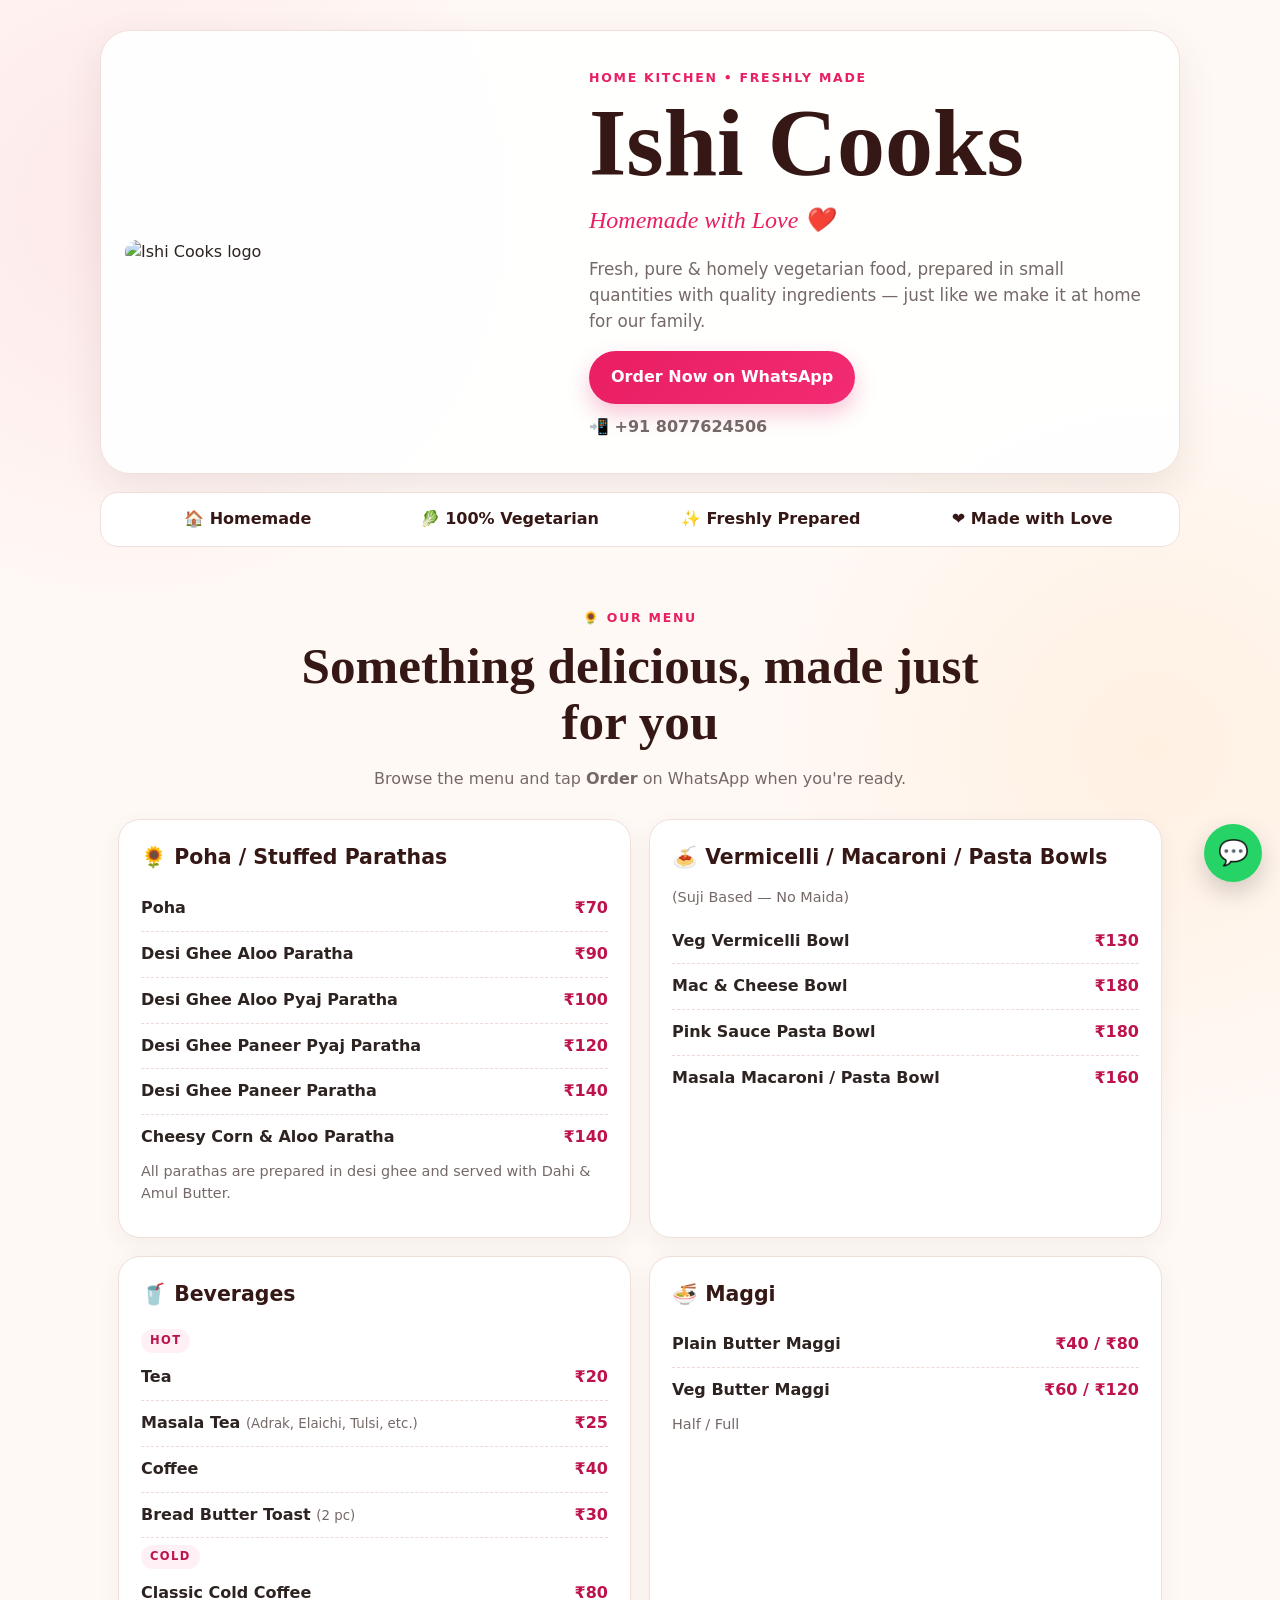
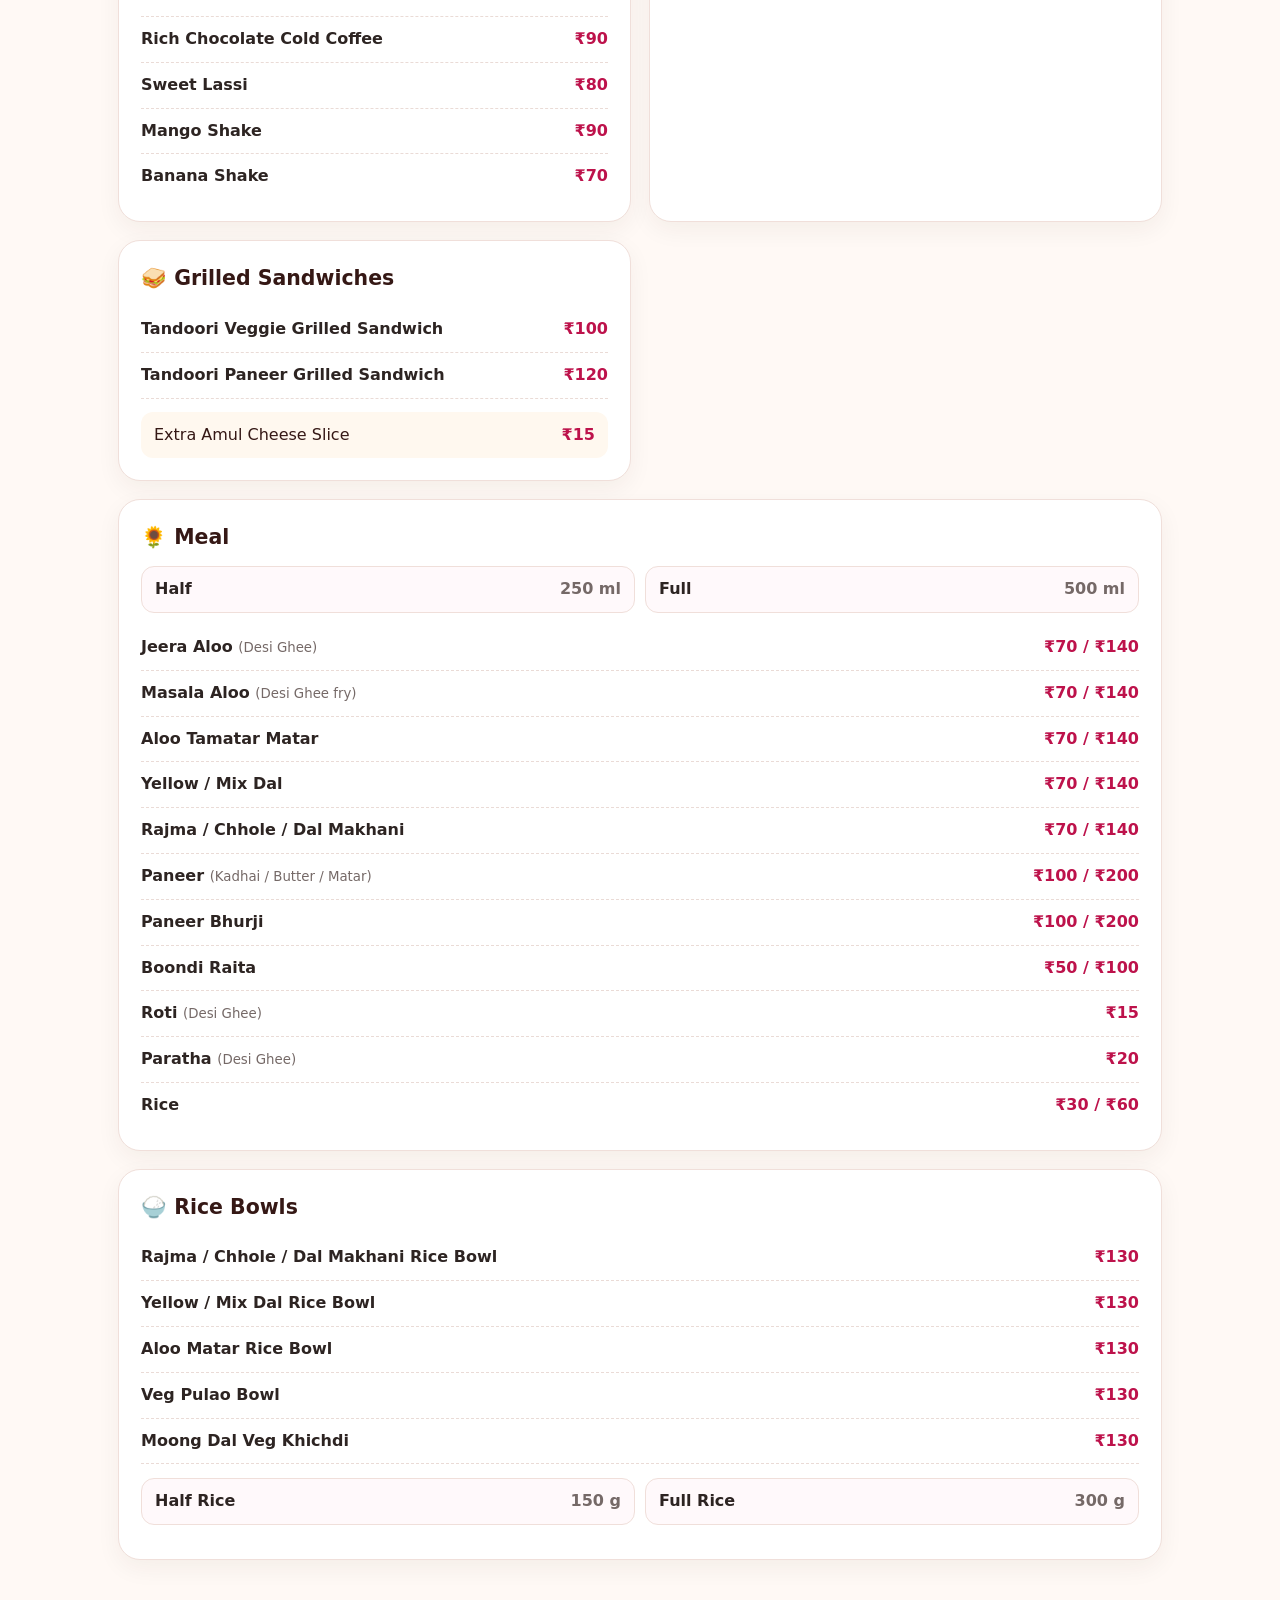
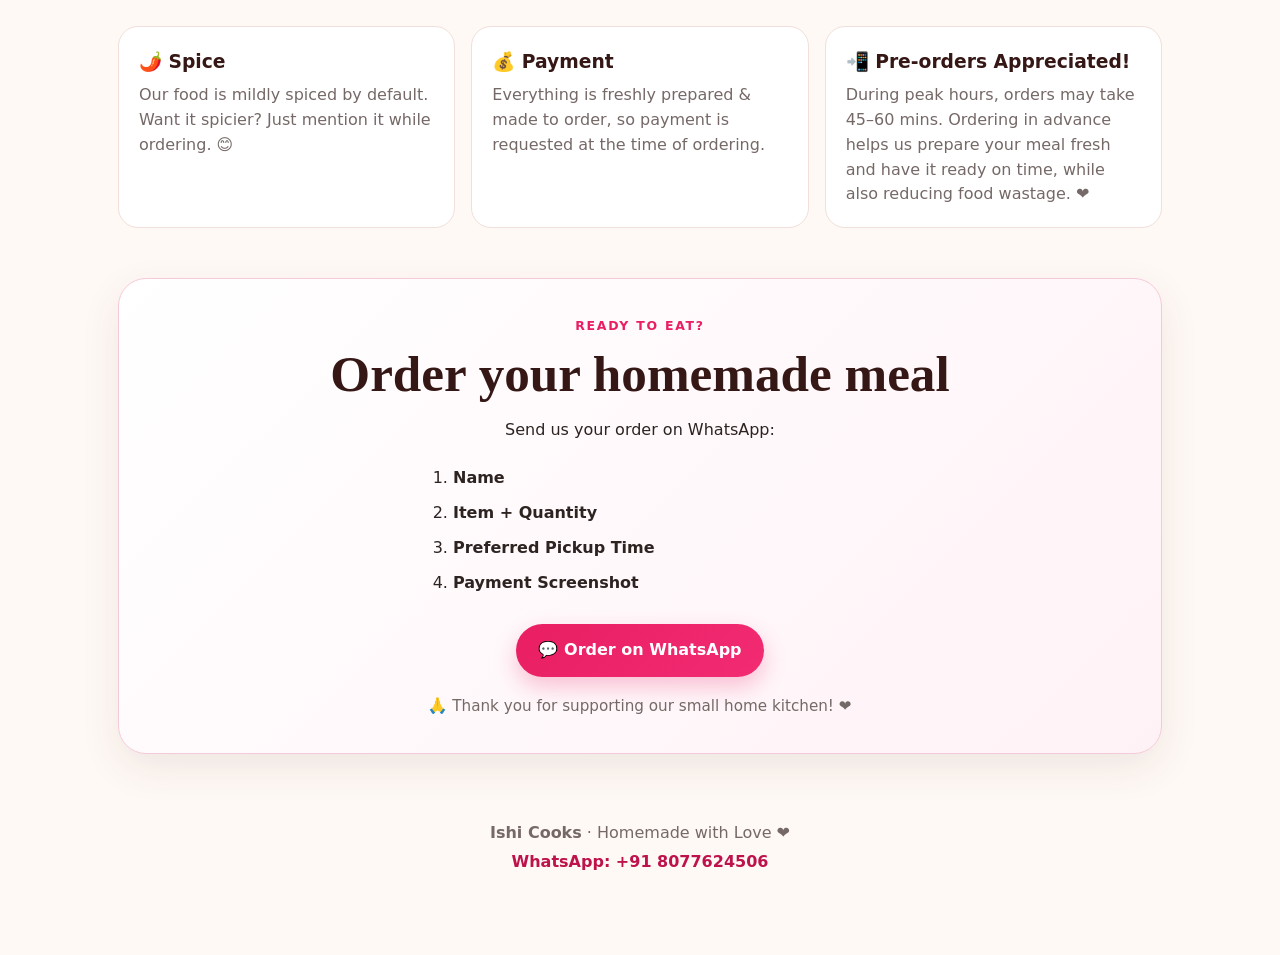
==== index.html @ 9c1a2e8a "Add files via upload" ====
<!DOCTYPE html>
<html lang="en">
<head>
  <meta charset="UTF-8">
  <meta name="viewport" content="width=device-width, initial-scale=1.0">
  <meta name="theme-color" content="#e91e63">
  <meta name="description" content="Ishi Cooks - Homemade vegetarian food, freshly prepared with quality ingredients.">
  <title>Ishi Cooks | Homemade with Love</title>
  <link rel="stylesheet" href="style.css">
</head>
<body>
  <header class="hero">
    <div class="hero-card">
      <img src="assets/ishi-cooks-logo.jpg" alt="Ishi Cooks logo" class="logo">
      <div class="hero-copy">
        <span class="eyebrow">HOME KITCHEN • FRESHLY MADE</span>
        <h1>Ishi Cooks</h1>
        <p class="tagline">Homemade with Love ❤️</p>
        <p class="intro">
          Fresh, pure &amp; homely vegetarian food, prepared in small quantities
          with quality ingredients — just like we make it at home for our family.
        </p>
        <a class="primary-btn" href="https://wa.me/918077624506?text=Hi%20Ishi%20Cooks!%20I%27d%20like%20to%20place%20an%20order.%20My%20details%3A%0AName%3A%20%0AItem%20%2B%20Quantity%3A%20%0APreferred%20Pickup%20Time%3A%20%0APayment%20Screenshot%3A%20" target="_blank" rel="noopener">
          Order Now on WhatsApp
        </a>
        <p class="phone">📲 +91 8077624506</p>
      </div>
    </div>
  </header>

  <main>
    <section class="trust-strip">
      <div>🏠 Homemade</div>
      <div>🥬 100% Vegetarian</div>
      <div>✨ Freshly Prepared</div>
      <div>❤️ Made with Love</div>
    </section>

    <section class="menu-section" id="menu">
      <div class="section-heading">
        <span>🌻 OUR MENU</span>
        <h2>Something delicious, made just for you</h2>
        <p>Browse the menu and tap <strong>Order</strong> on WhatsApp when you're ready.</p>
      </div>

      <div class="menu-grid">

        <article class="menu-card">
          <h3>🌻 Poha / Stuffed Parathas</h3>
          <div class="item"><span>Poha</span><b>₹70</b></div>
          <div class="item"><span>Desi Ghee Aloo Paratha</span><b>₹90</b></div>
          <div class="item"><span>Desi Ghee Aloo Pyaj Paratha</span><b>₹100</b></div>
          <div class="item"><span>Desi Ghee Paneer Pyaj Paratha</span><b>₹120</b></div>
          <div class="item"><span>Desi Ghee Paneer Paratha</span><b>₹140</b></div>
          <div class="item"><span>Cheesy Corn &amp; Aloo Paratha</span><b>₹140</b></div>
          <p class="note">All parathas are prepared in desi ghee and served with Dahi &amp; Amul Butter.</p>
        </article>

        <article class="menu-card">
          <h3>🍝 Vermicelli / Macaroni / Pasta Bowls</h3>
          <p class="subnote">(Suji Based — No Maida)</p>
          <div class="item"><span>Veg Vermicelli Bowl</span><b>₹130</b></div>
          <div class="item"><span>Mac &amp; Cheese Bowl</span><b>₹180</b></div>
          <div class="item"><span>Pink Sauce Pasta Bowl</span><b>₹180</b></div>
          <div class="item"><span>Masala Macaroni / Pasta Bowl</span><b>₹160</b></div>
        </article>

        <article class="menu-card">
          <h3>🥤 Beverages</h3>
          <div class="mini-heading">HOT</div>
          <div class="item"><span>Tea</span><b>₹20</b></div>
          <div class="item"><span>Masala Tea <small>(Adrak, Elaichi, Tulsi, etc.)</small></span><b>₹25</b></div>
          <div class="item"><span>Coffee</span><b>₹40</b></div>
          <div class="item"><span>Bread Butter Toast <small>(2 pc)</small></span><b>₹30</b></div>
          <div class="mini-heading">COLD</div>
          <div class="item"><span>Classic Cold Coffee</span><b>₹80</b></div>
          <div class="item"><span>Rich Chocolate Cold Coffee</span><b>₹90</b></div>
          <div class="item"><span>Sweet Lassi</span><b>₹80</b></div>
          <div class="item"><span>Mango Shake</span><b>₹90</b></div>
          <div class="item"><span>Banana Shake</span><b>₹70</b></div>
        </article>

        <article class="menu-card">
          <h3>🍜 Maggi</h3>
          <div class="item"><span>Plain Butter Maggi</span><b>₹40 / ₹80</b></div>
          <div class="item"><span>Veg Butter Maggi</span><b>₹60 / ₹120</b></div>
          <p class="size-note">Half / Full</p>
        </article>

        <article class="menu-card">
          <h3>🥪 Grilled Sandwiches</h3>
          <div class="item"><span>Tandoori Veggie Grilled Sandwich</span><b>₹100</b></div>
          <div class="item"><span>Tandoori Paneer Grilled Sandwich</span><b>₹120</b></div>
          <div class="extra">Extra Amul Cheese Slice <b>₹15</b></div>
        </article>

        <article class="menu-card menu-card-wide">
          <h3>🌻 Meal</h3>
          <div class="portion-box">
            <div><strong>Half</strong><span>250 ml</span></div>
            <div><strong>Full</strong><span>500 ml</span></div>
          </div>

          <div class="item"><span>Jeera Aloo <small>(Desi Ghee)</small></span><b>₹70 / ₹140</b></div>
          <div class="item"><span>Masala Aloo <small>(Desi Ghee fry)</small></span><b>₹70 / ₹140</b></div>
          <div class="item"><span>Aloo Tamatar Matar</span><b>₹70 / ₹140</b></div>
          <div class="item"><span>Yellow / Mix Dal</span><b>₹70 / ₹140</b></div>
          <div class="item"><span>Rajma / Chhole / Dal Makhani</span><b>₹70 / ₹140</b></div>
          <div class="item"><span>Paneer <small>(Kadhai / Butter / Matar)</small></span><b>₹100 / ₹200</b></div>
          <div class="item"><span>Paneer Bhurji</span><b>₹100 / ₹200</b></div>
          <div class="item"><span>Boondi Raita</span><b>₹50 / ₹100</b></div>
          <div class="item"><span>Roti <small>(Desi Ghee)</small></span><b>₹15</b></div>
          <div class="item"><span>Paratha <small>(Desi Ghee)</small></span><b>₹20</b></div>
          <div class="item"><span>Rice</span><b>₹30 / ₹60</b></div>
        </article>

        <article class="menu-card menu-card-wide">
          <h3>🍚 Rice Bowls</h3>
          <div class="item"><span>Rajma / Chhole / Dal Makhani Rice Bowl</span><b>₹130</b></div>
          <div class="item"><span>Yellow / Mix Dal Rice Bowl</span><b>₹130</b></div>
          <div class="item"><span>Aloo Matar Rice Bowl</span><b>₹130</b></div>
          <div class="item"><span>Veg Pulao Bowl</span><b>₹130</b></div>
          <div class="item"><span>Moong Dal Veg Khichdi</span><b>₹130</b></div>
          <div class="portion-box rice">
            <div><strong>Half Rice</strong><span>150 g</span></div>
            <div><strong>Full Rice</strong><span>300 g</span></div>
          </div>
        </article>

      </div>
    </section>

    <section class="info-section">
      <div class="info-card">
        <h3>🌶️ Spice</h3>
        <p>Our food is mildly spiced by default. Want it spicier? Just mention it while ordering. 😊</p>
      </div>
      <div class="info-card">
        <h3>💰 Payment</h3>
        <p>Everything is freshly prepared &amp; made to order, so payment is requested at the time of ordering.</p>
      </div>
      <div class="info-card">
        <h3>📲 Pre-orders Appreciated!</h3>
        <p>During peak hours, orders may take 45–60 mins. Ordering in advance helps us prepare your meal fresh and have it ready on time, while also reducing food wastage. ❤️</p>
      </div>
    </section>

    <section class="order-section">
      <div class="order-card">
        <span class="eyebrow">READY TO EAT?</span>
        <h2>Order your homemade meal</h2>
        <p>Send us your order on WhatsApp:</p>
        <ol>
          <li><strong>Name</strong></li>
          <li><strong>Item + Quantity</strong></li>
          <li><strong>Preferred Pickup Time</strong></li>
          <li><strong>Payment Screenshot</strong></li>
        </ol>
        <a class="primary-btn" href="https://wa.me/918077624506?text=Hi%20Ishi%20Cooks!%20I%27d%20like%20to%20place%20an%20order.%20My%20details%3A%0AName%3A%20%0AItem%20%2B%20Quantity%3A%20%0APreferred%20Pickup%20Time%3A%20%0APayment%20Screenshot%3A%20" target="_blank" rel="noopener">
          💬 Order on WhatsApp
        </a>
        <p class="thank-you">🙏 Thank you for supporting our small home kitchen! ❤️</p>
      </div>
    </section>
  </main>

  <footer>
    <div><strong>Ishi Cooks</strong> · Homemade with Love ❤️</div>
    <a href="https://wa.me/918077624506" target="_blank" rel="noopener">WhatsApp: +91 8077624506</a>
  </footer>

  <a class="floating-whatsapp" href="https://wa.me/918077624506?text=Hi%20Ishi%20Cooks!%20I%27d%20like%20to%20place%20an%20order." target="_blank" rel="noopener" aria-label="Order on WhatsApp">💬</a>
</body>
</html>
---- style.css ----
* { box-sizing: border-box; }

:root {
  --pink: #e91e63;
  --pink-dark: #bd124b;
  --orange: #ff8a00;
  --brown: #351815;
  --cream: #fff9f5;
  --text: #2d2422;
  --muted: #756967;
  --card: #ffffff;
  --border: #f0dfda;
  --shadow: 0 14px 40px rgba(61, 30, 22, 0.09);
}

html { scroll-behavior: smooth; }

body {
  margin: 0;
  font-family: Inter, ui-sans-serif, system-ui, -apple-system, BlinkMacSystemFont, "Segoe UI", sans-serif;
  color: var(--text);
  background:
    radial-gradient(circle at 10% 5%, rgba(233,30,99,.08), transparent 26rem),
    radial-gradient(circle at 90% 18%, rgba(255,138,0,.08), transparent 25rem),
    var(--cream);
  line-height: 1.55;
}

a { color: inherit; }

.hero {
  padding: 30px 18px 18px;
}

.hero-card {
  max-width: 1080px;
  margin: auto;
  background: rgba(255,255,255,.94);
  border: 1px solid var(--border);
  border-radius: 30px;
  box-shadow: var(--shadow);
  padding: 24px;
  display: grid;
  grid-template-columns: minmax(260px, 430px) 1fr;
  align-items: center;
  gap: 34px;
  overflow: hidden;
}

.logo {
  width: 100%;
  max-height: 430px;
  object-fit: contain;
  border-radius: 22px;
}

.hero-copy { padding: 10px 10px 10px 0; }

.eyebrow, .section-heading > span {
  color: var(--pink);
  font-weight: 800;
  letter-spacing: .14em;
  font-size: .78rem;
}

h1 {
  margin: 7px 0 0;
  font-family: Georgia, serif;
  font-size: clamp(3.2rem, 8vw, 6rem);
  line-height: .95;
  color: var(--brown);
}

.tagline {
  margin: 14px 0 8px;
  color: var(--pink);
  font-family: Georgia, serif;
  font-size: 1.5rem;
  font-style: italic;
}

.intro {
  color: var(--muted);
  max-width: 560px;
  font-size: 1.05rem;
}

.primary-btn {
  display: inline-flex;
  align-items: center;
  justify-content: center;
  background: linear-gradient(135deg, var(--pink), #f22b72);
  color: #fff;
  text-decoration: none;
  font-weight: 800;
  padding: 14px 22px;
  border-radius: 999px;
  box-shadow: 0 10px 22px rgba(233,30,99,.25);
  transition: transform .18s ease, box-shadow .18s ease;
}

.primary-btn:hover {
  transform: translateY(-2px);
  box-shadow: 0 14px 28px rgba(233,30,99,.32);
}

.phone {
  color: var(--muted);
  margin: 11px 0 0;
  font-weight: 700;
}

.trust-strip {
  max-width: 1080px;
  margin: 0 auto 34px;
  padding: 14px 20px;
  display: grid;
  grid-template-columns: repeat(4, 1fr);
  gap: 8px;
  background: #fff;
  border: 1px solid var(--border);
  border-radius: 18px;
  text-align: center;
  font-weight: 700;
  color: var(--brown);
}

.menu-section, .info-section, .order-section {
  max-width: 1080px;
  margin: auto;
  padding: 24px 18px 42px;
}

.section-heading {
  text-align: center;
  max-width: 680px;
  margin: 0 auto 28px;
}

.section-heading h2, .order-card h2 {
  font-family: Georgia, serif;
  color: var(--brown);
  font-size: clamp(2rem, 4vw, 3.2rem);
  line-height: 1.1;
  margin: 8px 0 10px;
}

.section-heading p { color: var(--muted); }

.menu-grid {
  display: grid;
  grid-template-columns: repeat(2, minmax(0, 1fr));
  gap: 18px;
}

.menu-card {
  background: var(--card);
  border: 1px solid var(--border);
  border-radius: 22px;
  padding: 22px;
  box-shadow: 0 8px 24px rgba(61, 30, 22, .055);
}

.menu-card-wide { grid-column: span 2; }

.menu-card h3 {
  margin: 0 0 12px;
  color: var(--brown);
  font-size: 1.28rem;
}

.subnote, .note, .size-note {
  color: var(--muted);
  font-size: .9rem;
  margin: 0 0 10px;
}

.item {
  display: flex;
  justify-content: space-between;
  align-items: baseline;
  gap: 18px;
  padding: 10px 0;
  border-bottom: 1px dashed #eadbd6;
}

.item:last-of-type { border-bottom: 0; }

.item span { font-weight: 600; }

.item b {
  white-space: nowrap;
  color: var(--pink-dark);
}

.item small { color: var(--muted); font-weight: 500; }

.mini-heading {
  display: inline-block;
  margin: 7px 0 2px;
  padding: 3px 9px;
  border-radius: 999px;
  background: #fff0f5;
  color: var(--pink-dark);
  font-size: .72rem;
  font-weight: 900;
  letter-spacing: .12em;
}

.extra {
  margin-top: 13px;
  padding: 11px 13px;
  background: #fff8ef;
  border-radius: 12px;
  color: var(--brown);
}

.extra b { float: right; color: var(--pink-dark); }

.portion-box {
  display: flex;
  gap: 10px;
  margin: 0 0 12px;
}

.portion-box div {
  flex: 1;
  padding: 10px 13px;
  border: 1px solid var(--border);
  background: #fff9fb;
  border-radius: 13px;
  display: flex;
  justify-content: space-between;
  gap: 10px;
}

.portion-box span { color: var(--muted); font-weight: 700; }
.portion-box.rice { margin-top: 14px; }

.info-section {
  display: grid;
  grid-template-columns: repeat(3, 1fr);
  gap: 16px;
}

.info-card {
  background: #fff;
  border: 1px solid var(--border);
  border-radius: 20px;
  padding: 20px;
}

.info-card h3 { margin: 0 0 7px; color: var(--brown); }
.info-card p { margin: 0; color: var(--muted); }

.order-section { padding-top: 8px; }

.order-card {
  text-align: center;
  background: linear-gradient(135deg, #fff, #fff2f7);
  border: 1px solid #f4c9d9;
  border-radius: 28px;
  padding: 34px 22px;
  box-shadow: var(--shadow);
}

.order-card ol {
  width: min(430px, 100%);
  margin: 18px auto 24px;
  padding-left: 28px;
  text-align: left;
}

.order-card li { padding: 5px 0; }

.thank-you {
  margin: 18px 0 0;
  color: var(--muted);
  font-size: .95rem;
}

footer {
  padding: 25px 18px 80px;
  text-align: center;
  color: var(--muted);
}

footer a {
  display: inline-block;
  margin-top: 5px;
  color: var(--pink-dark);
  font-weight: 700;
  text-decoration: none;
}

.floating-whatsapp {
  position: fixed;
  right: 18px;
  bottom: 18px;
  width: 58px;
  height: 58px;
  display: grid;
  place-items: center;
  border-radius: 50%;
  background: #25D366;
  color: #fff;
  text-decoration: none;
  font-size: 1.55rem;
  box-shadow: 0 10px 25px rgba(0,0,0,.18);
  z-index: 10;
}

@media (max-width: 800px) {
  .hero-card { grid-template-columns: 1fr; gap: 20px; }
  .hero-copy { padding: 0 4px 8px; text-align: center; }
  .intro { margin-left: auto; margin-right: auto; }
  .trust-strip { grid-template-columns: repeat(2, 1fr); }
  .menu-grid { grid-template-columns: 1fr; }
  .menu-card-wide { grid-column: span 1; }
  .info-section { grid-template-columns: 1fr; }
}

@media (max-width: 480px) {
  .hero { padding: 12px 10px 8px; }
  .hero-card { border-radius: 22px; padding: 12px; }
  .logo { border-radius: 16px; }
  .trust-strip { margin-left: 10px; margin-right: 10px; }
  .menu-section, .info-section, .order-section { padding-left: 12px; padding-right: 12px; }
  .menu-card { padding: 17px; border-radius: 18px; }
  .portion-box { flex-direction: column; }
  h1 { font-size: 3.5rem; }
}
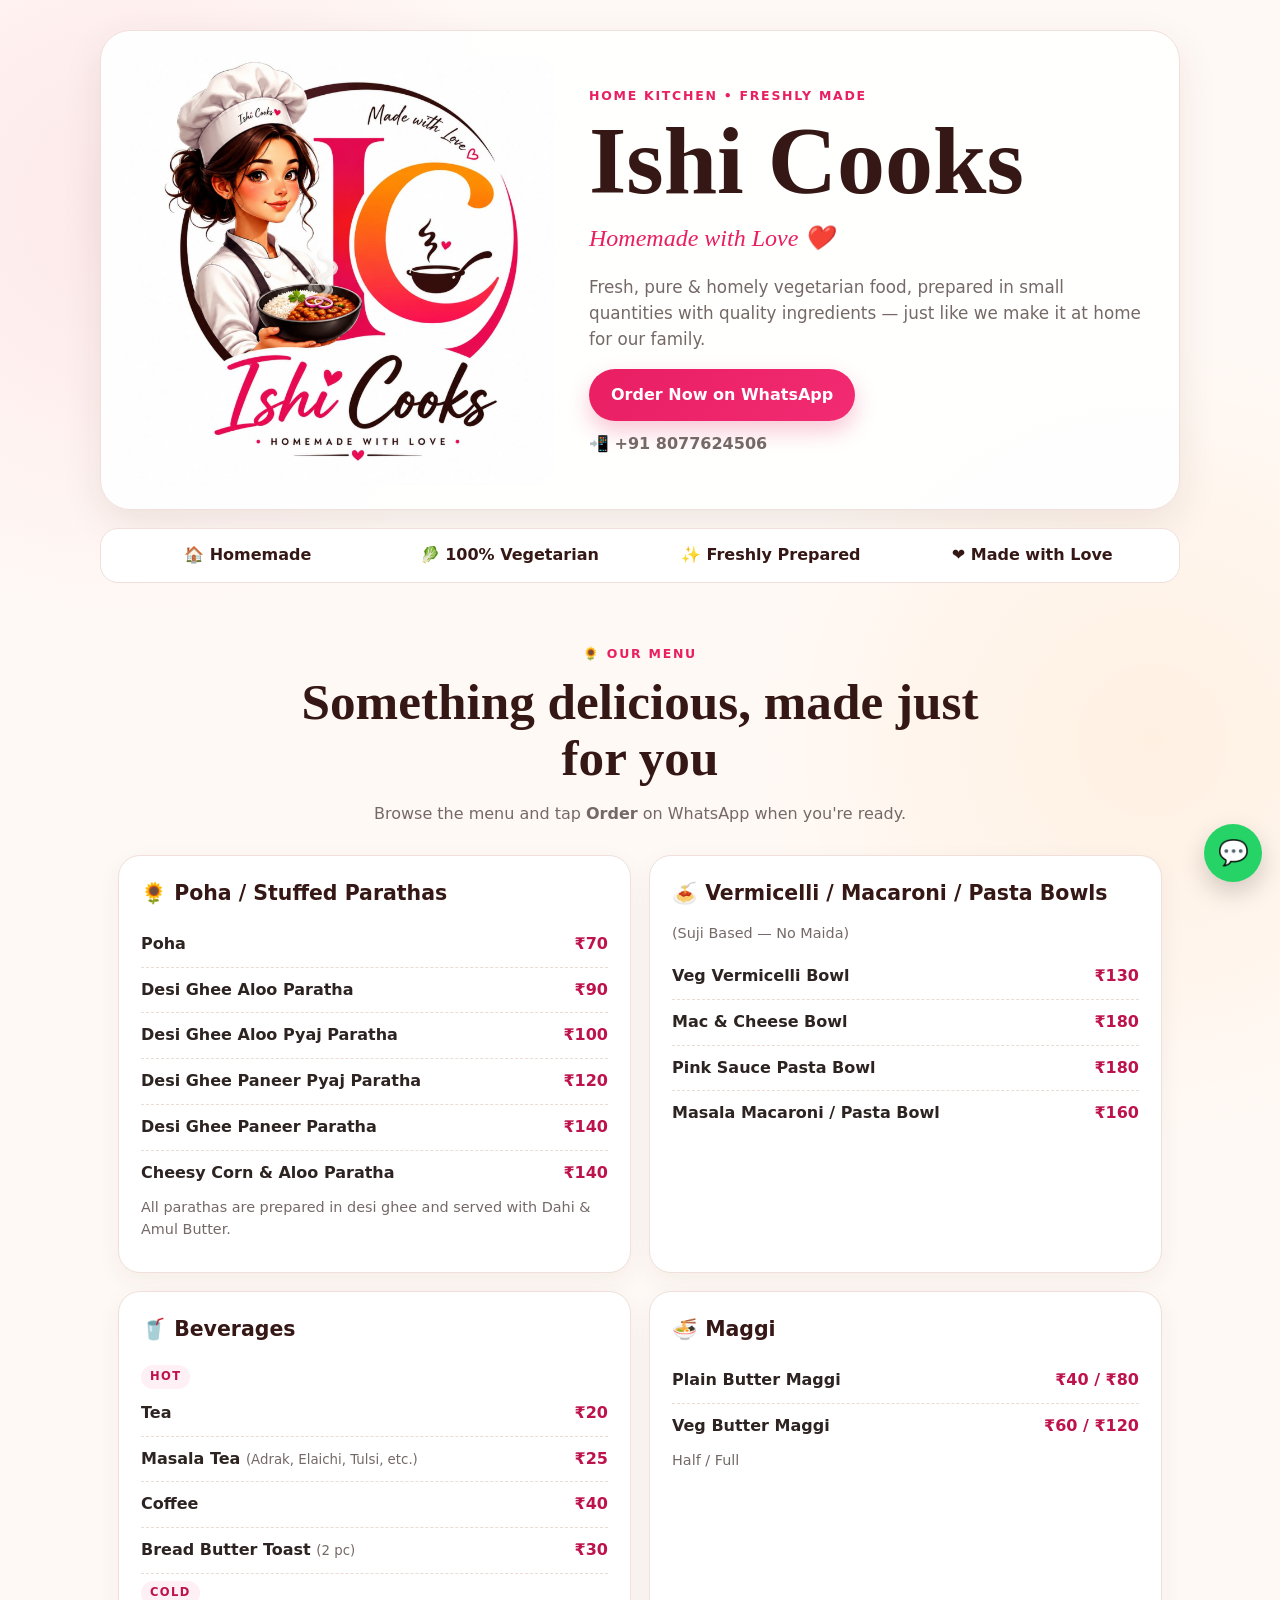
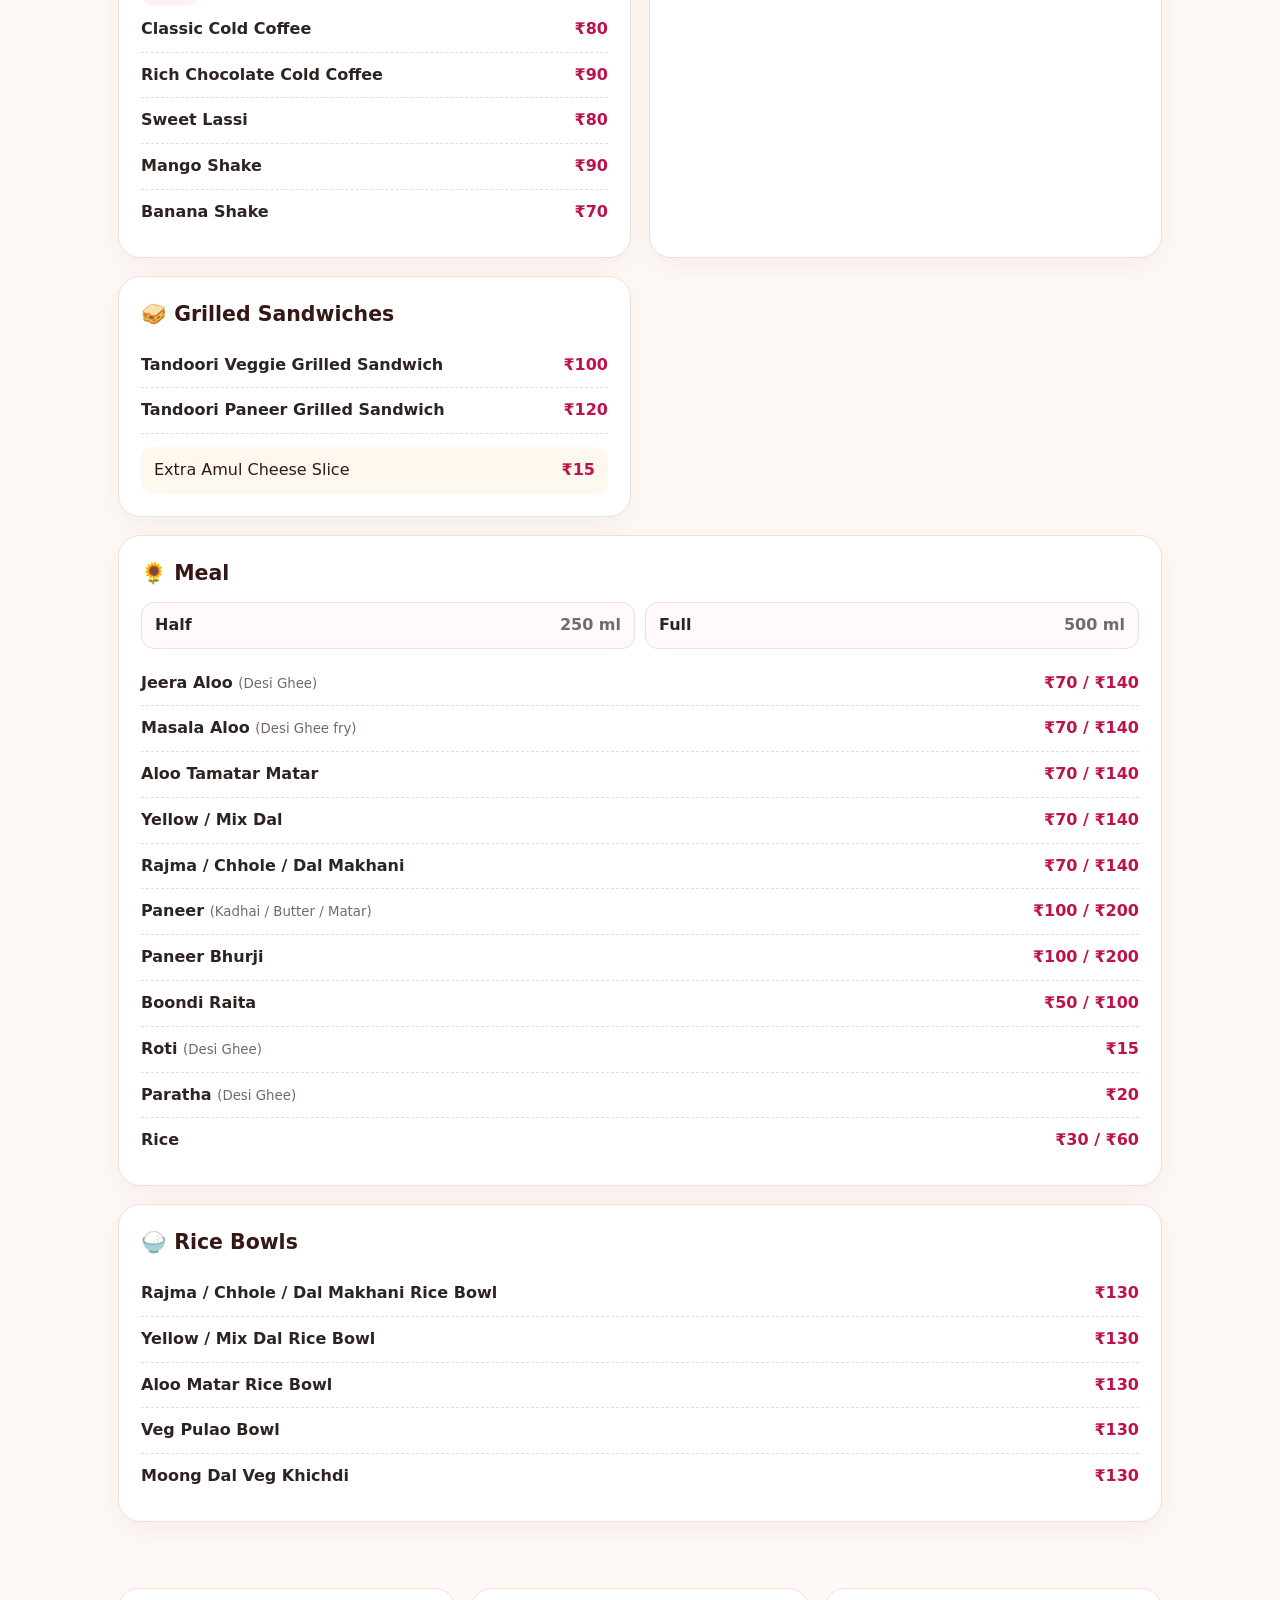
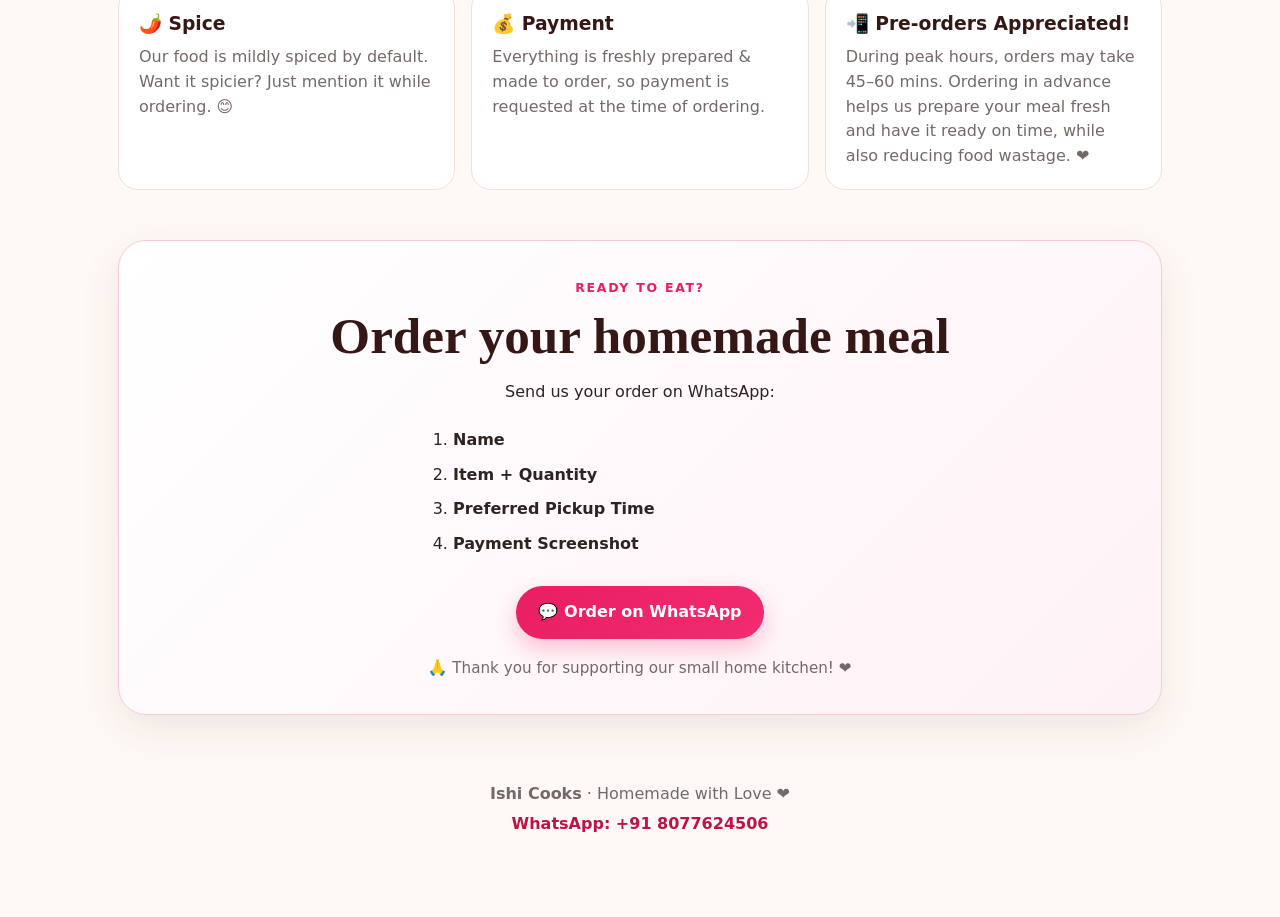
==== commit 88958795: "Update index.html" ====
--- a/index.html
+++ b/index.html
@@ -121,10 +121,6 @@
           <div class="item"><span>Aloo Matar Rice Bowl</span><b>₹130</b></div>
           <div class="item"><span>Veg Pulao Bowl</span><b>₹130</b></div>
           <div class="item"><span>Moong Dal Veg Khichdi</span><b>₹130</b></div>
-          <div class="portion-box rice">
-            <div><strong>Half Rice</strong><span>150 g</span></div>
-            <div><strong>Full Rice</strong><span>300 g</span></div>
-          </div>
         </article>
 
       </div>
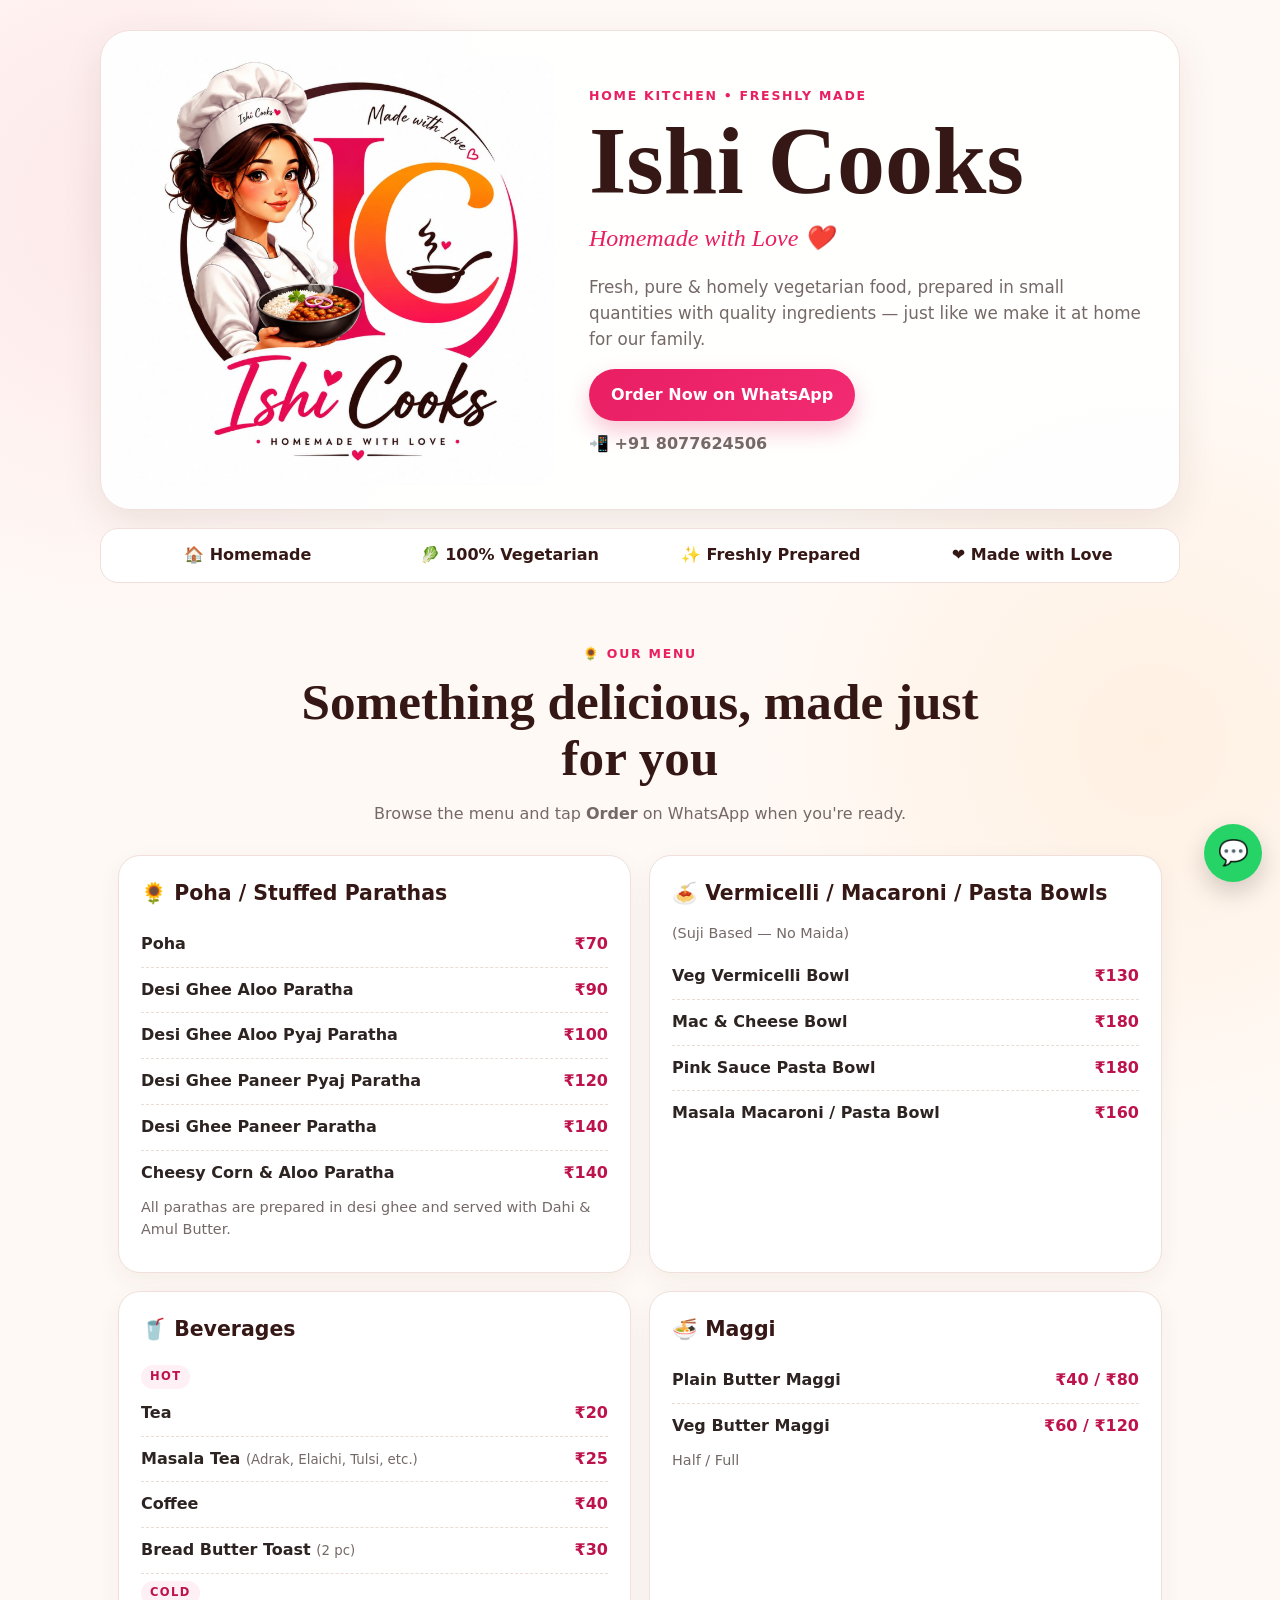
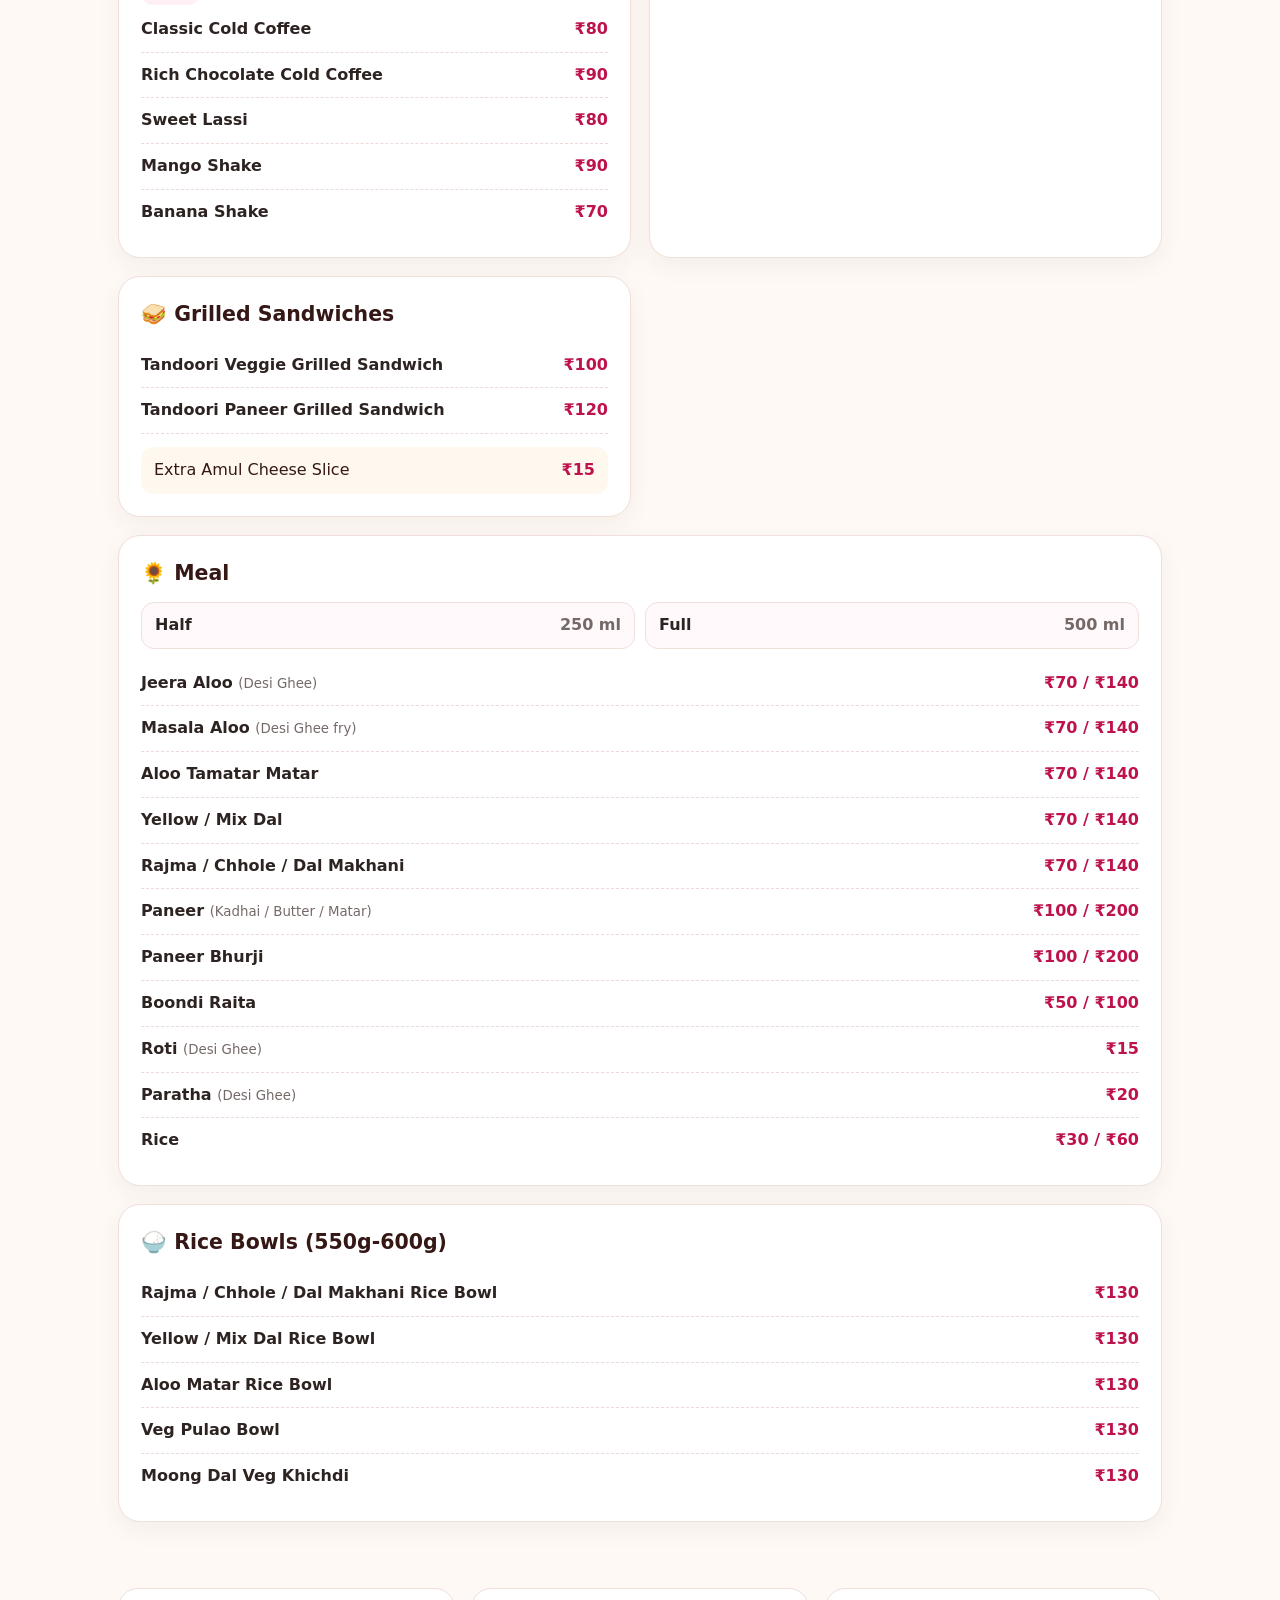
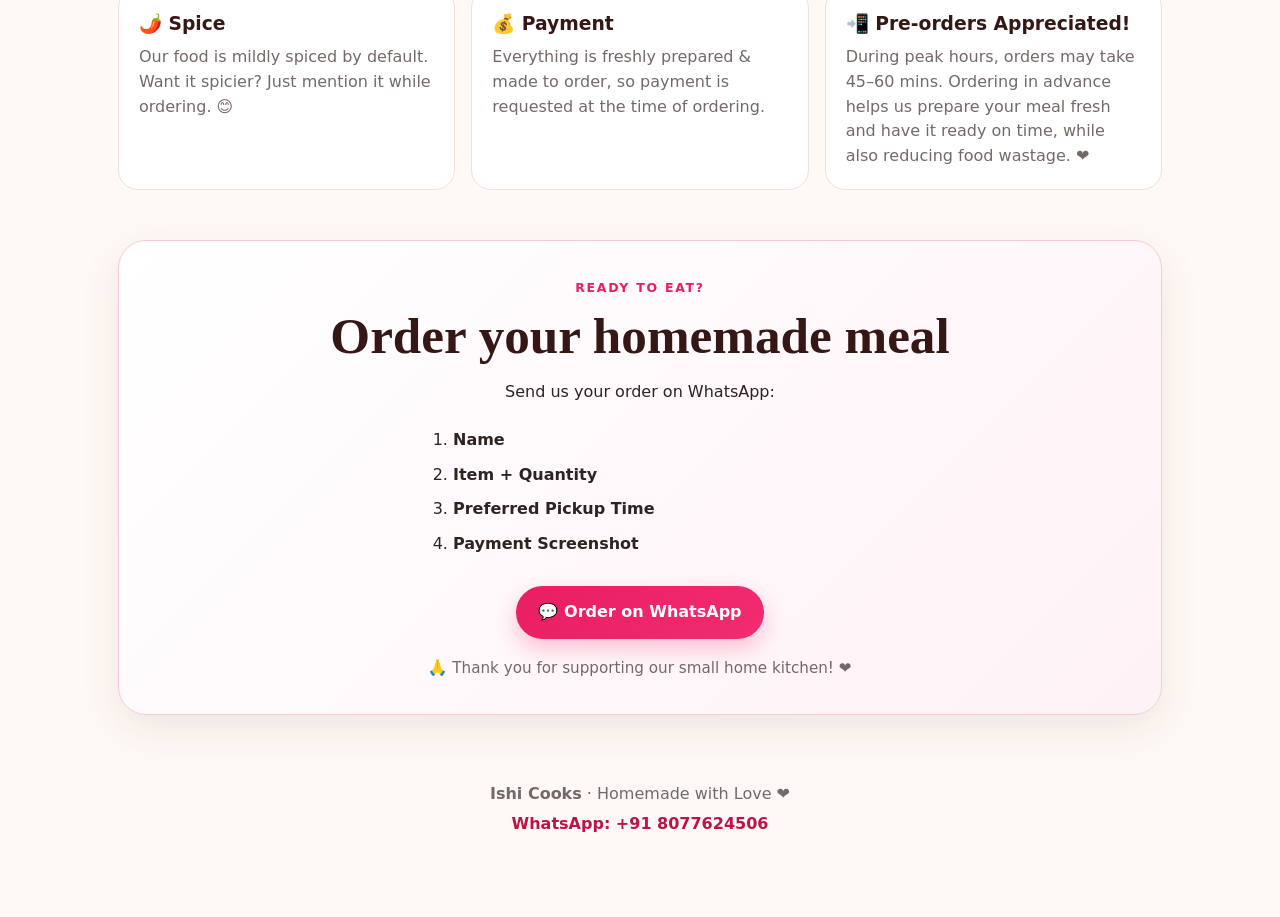
==== commit d05c16fe: "Update index.html" ====
--- a/index.html
+++ b/index.html
@@ -115,7 +115,7 @@
         </article>
 
         <article class="menu-card menu-card-wide">
-          <h3>🍚 Rice Bowls</h3>
+          <h3>🍚 Rice Bowls (550g-600g)</h3>
           <div class="item"><span>Rajma / Chhole / Dal Makhani Rice Bowl</span><b>₹130</b></div>
           <div class="item"><span>Yellow / Mix Dal Rice Bowl</span><b>₹130</b></div>
           <div class="item"><span>Aloo Matar Rice Bowl</span><b>₹130</b></div>
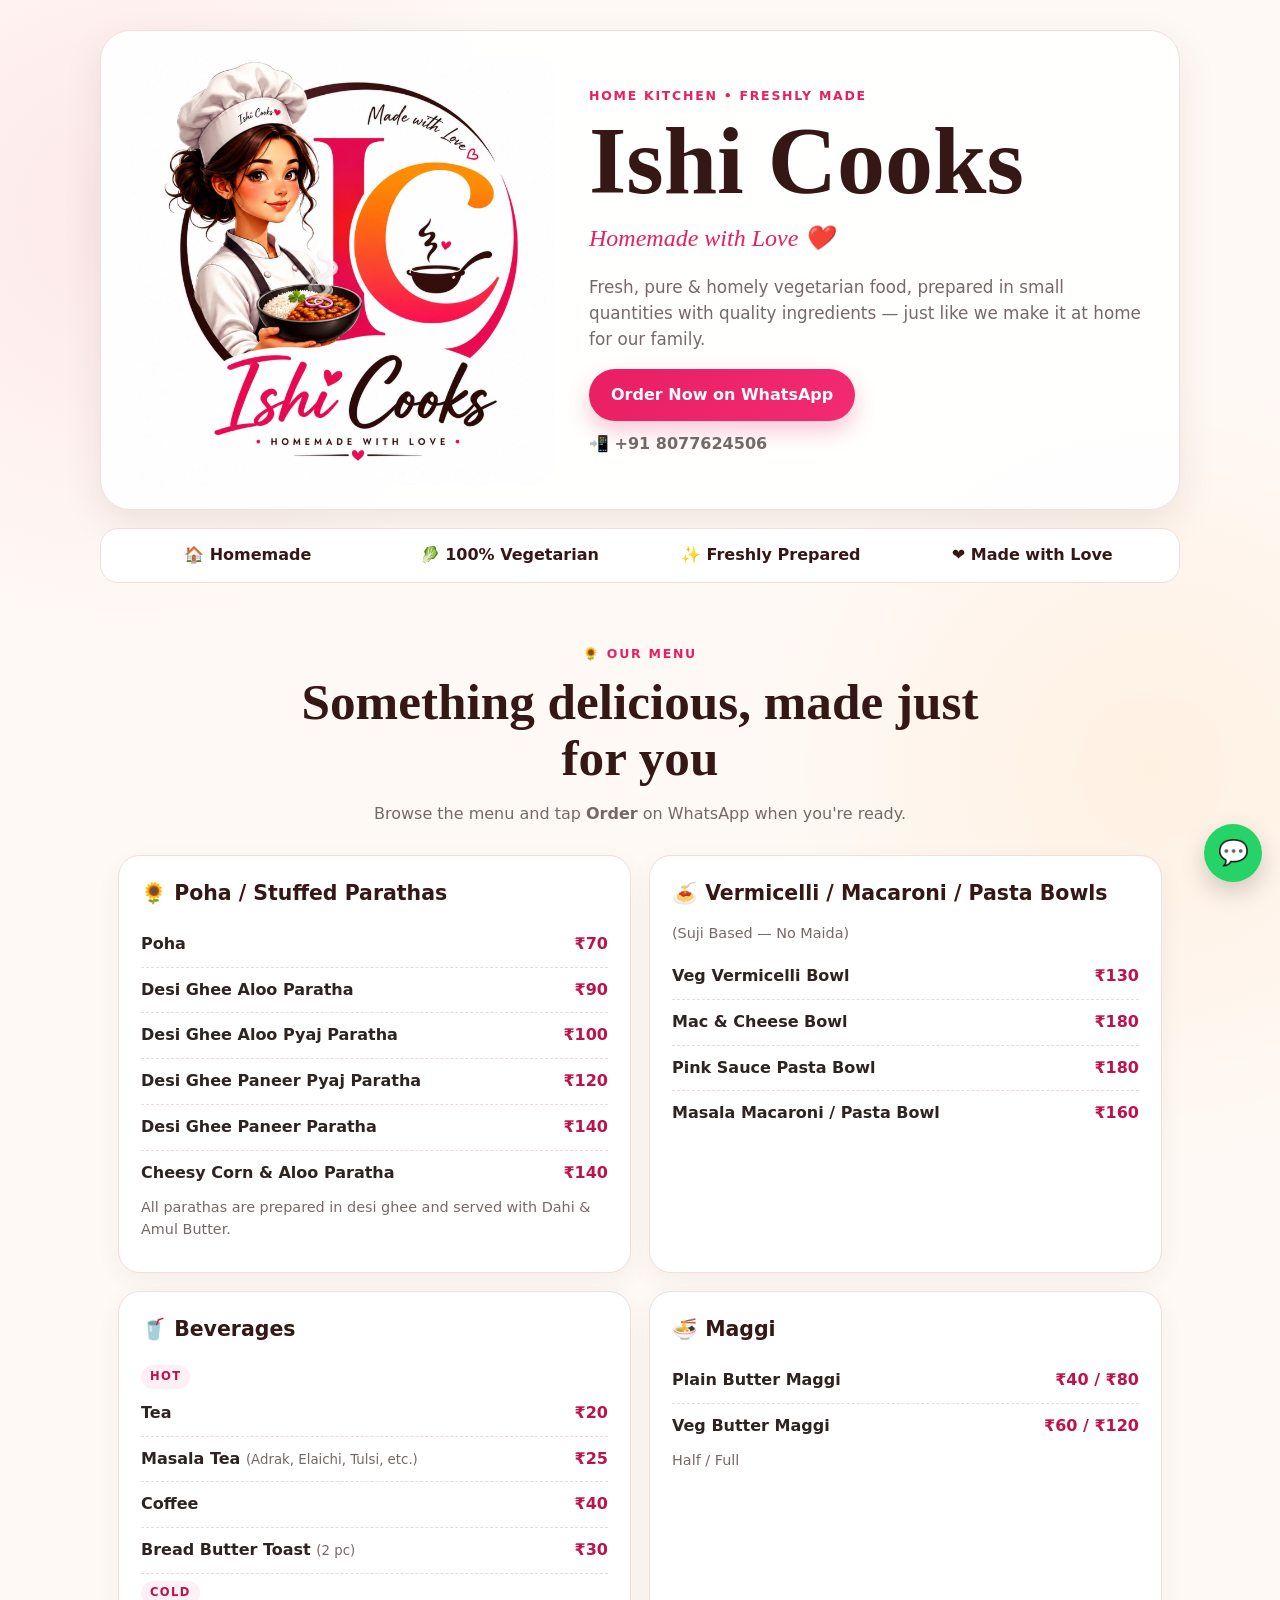
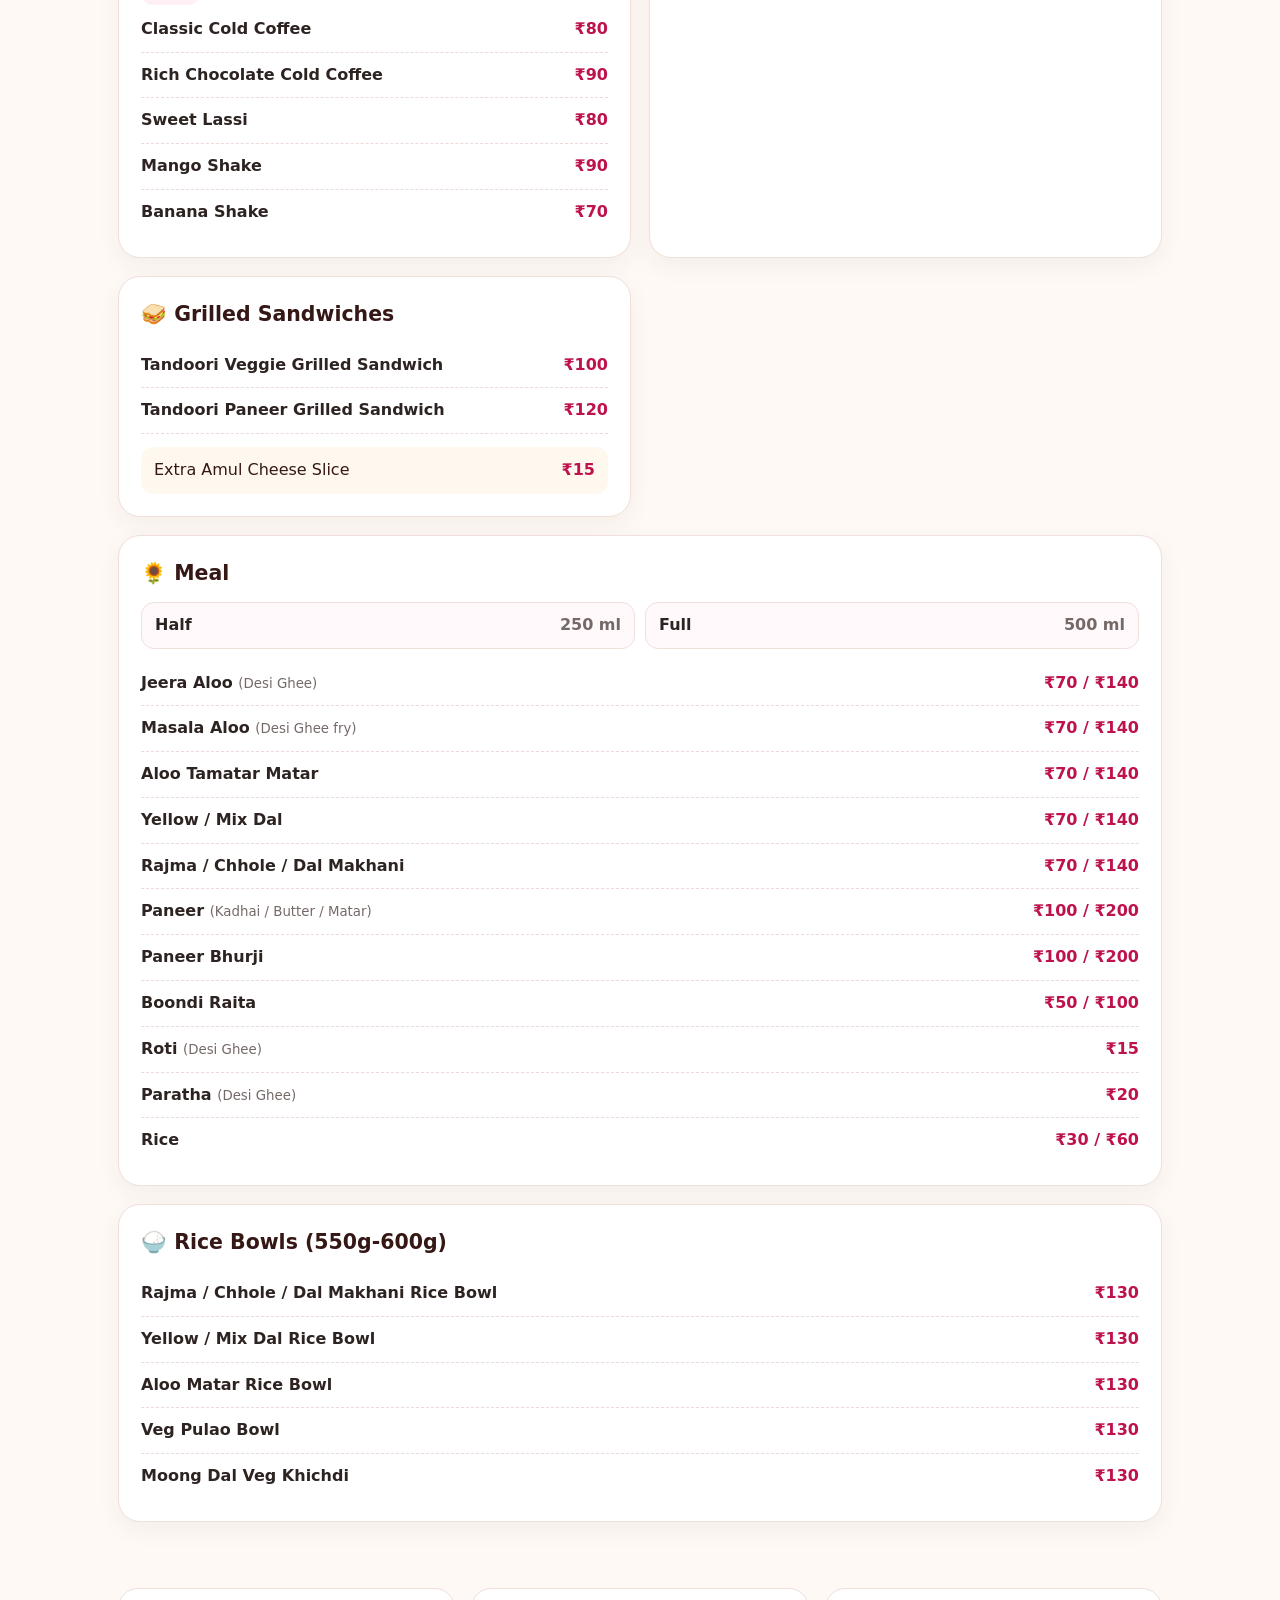
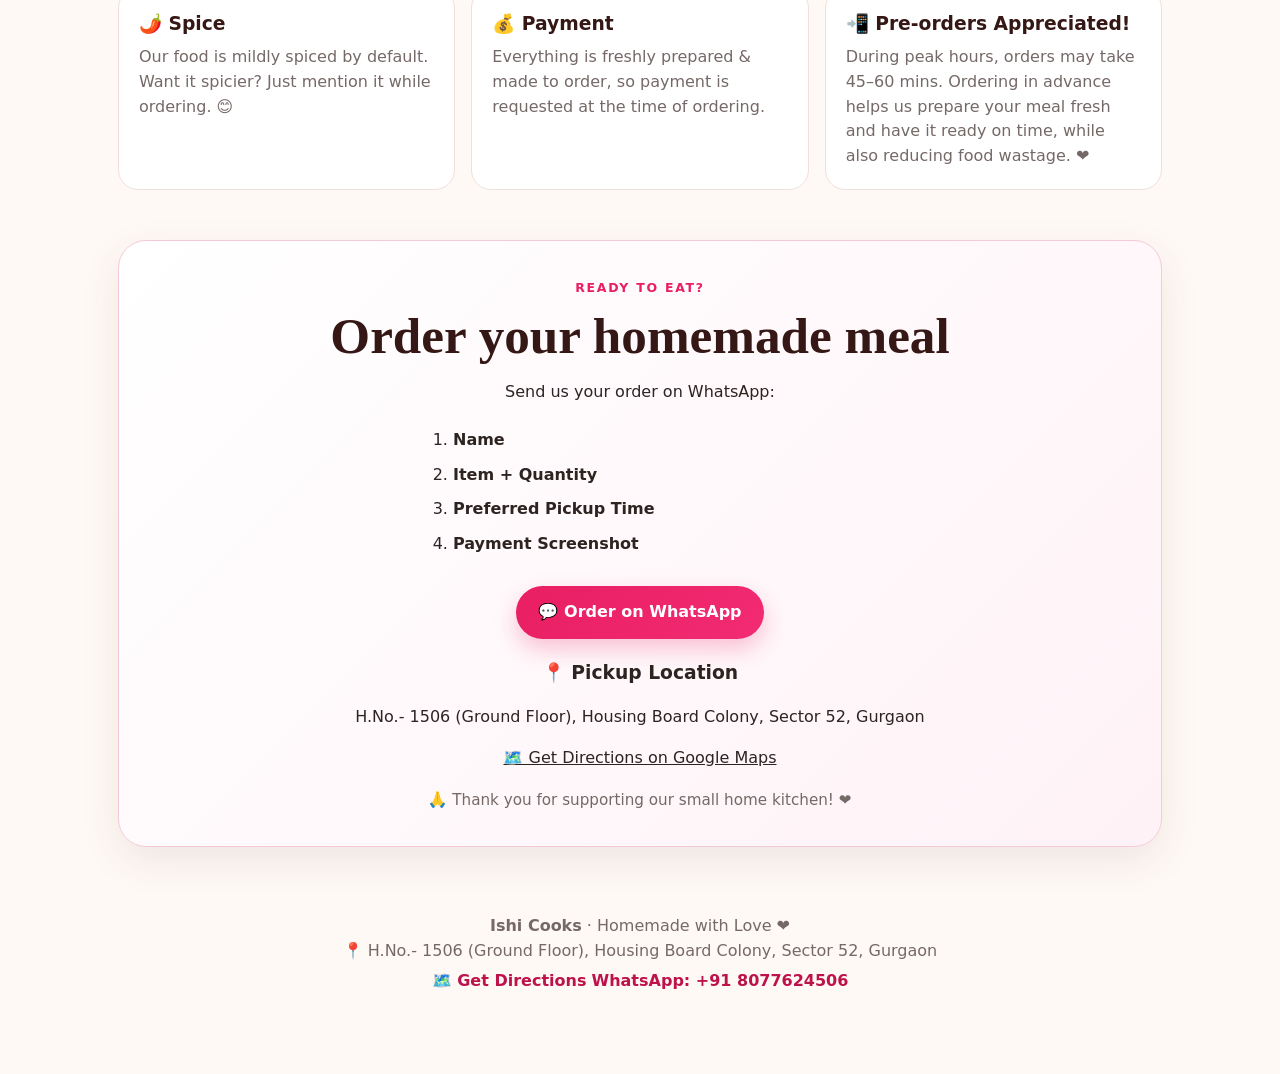
==== commit ce4a3df6: "Add files via upload" ====
--- a/index.html
+++ b/index.html
@@ -155,6 +155,13 @@
         <a class="primary-btn" href="https://wa.me/918077624506?text=Hi%20Ishi%20Cooks!%20I%27d%20like%20to%20place%20an%20order.%20My%20details%3A%0AName%3A%20%0AItem%20%2B%20Quantity%3A%20%0APreferred%20Pickup%20Time%3A%20%0APayment%20Screenshot%3A%20" target="_blank" rel="noopener">
           💬 Order on WhatsApp
         </a>
+        <div class="pickup-location">
+          <h3>📍 Pickup Location</h3>
+          <p>H.No.- 1506 (Ground Floor), Housing Board Colony, Sector 52, Gurgaon</p>
+          <a href="https://maps.app.goo.gl/1VrkaGfkwVUgLv6Y7" target="_blank" rel="noopener">
+            🗺️ Get Directions on Google Maps
+          </a>
+        </div>
         <p class="thank-you">🙏 Thank you for supporting our small home kitchen! ❤️</p>
       </div>
     </section>
@@ -162,6 +169,8 @@
 
   <footer>
     <div><strong>Ishi Cooks</strong> · Homemade with Love ❤️</div>
+    <div>📍 H.No.- 1506 (Ground Floor), Housing Board Colony, Sector 52, Gurgaon</div>
+    <a href="https://maps.app.goo.gl/1VrkaGfkwVUgLv6Y7" target="_blank" rel="noopener">🗺️ Get Directions</a>
     <a href="https://wa.me/918077624506" target="_blank" rel="noopener">WhatsApp: +91 8077624506</a>
   </footer>
 
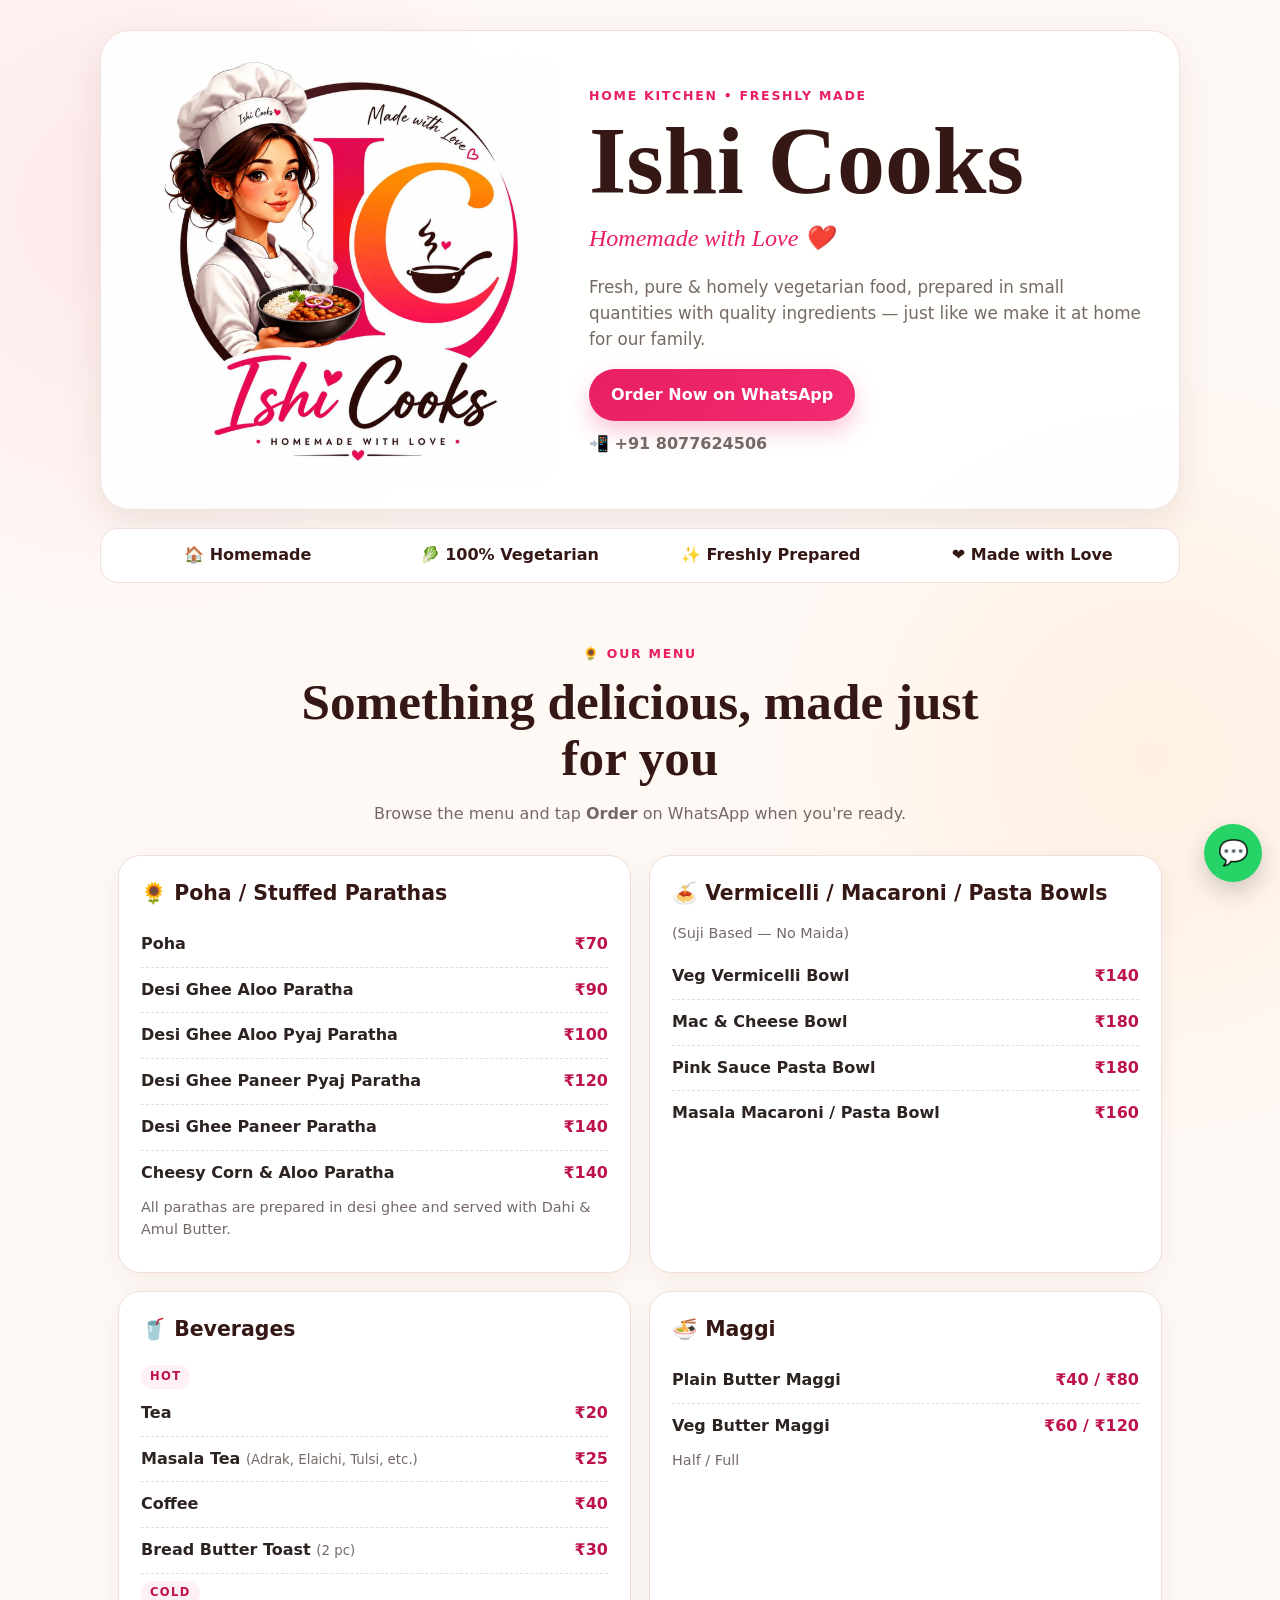
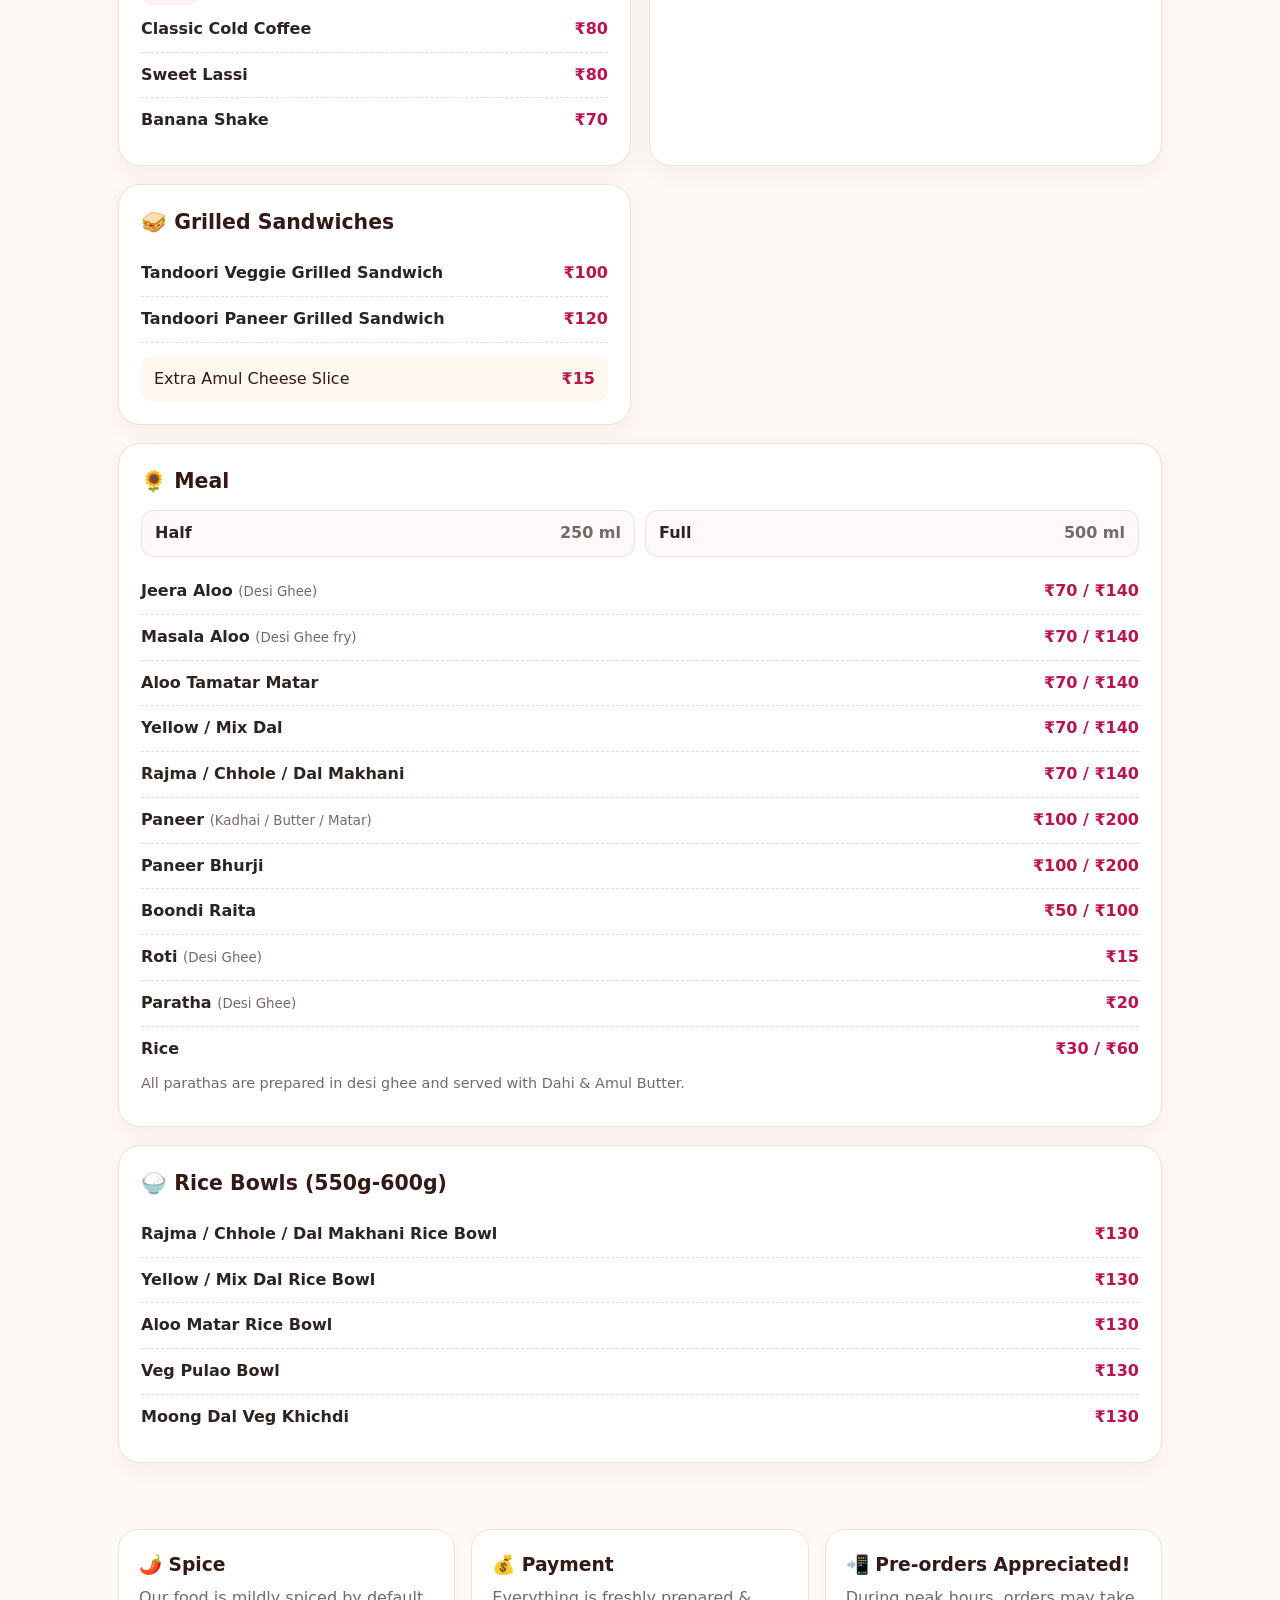
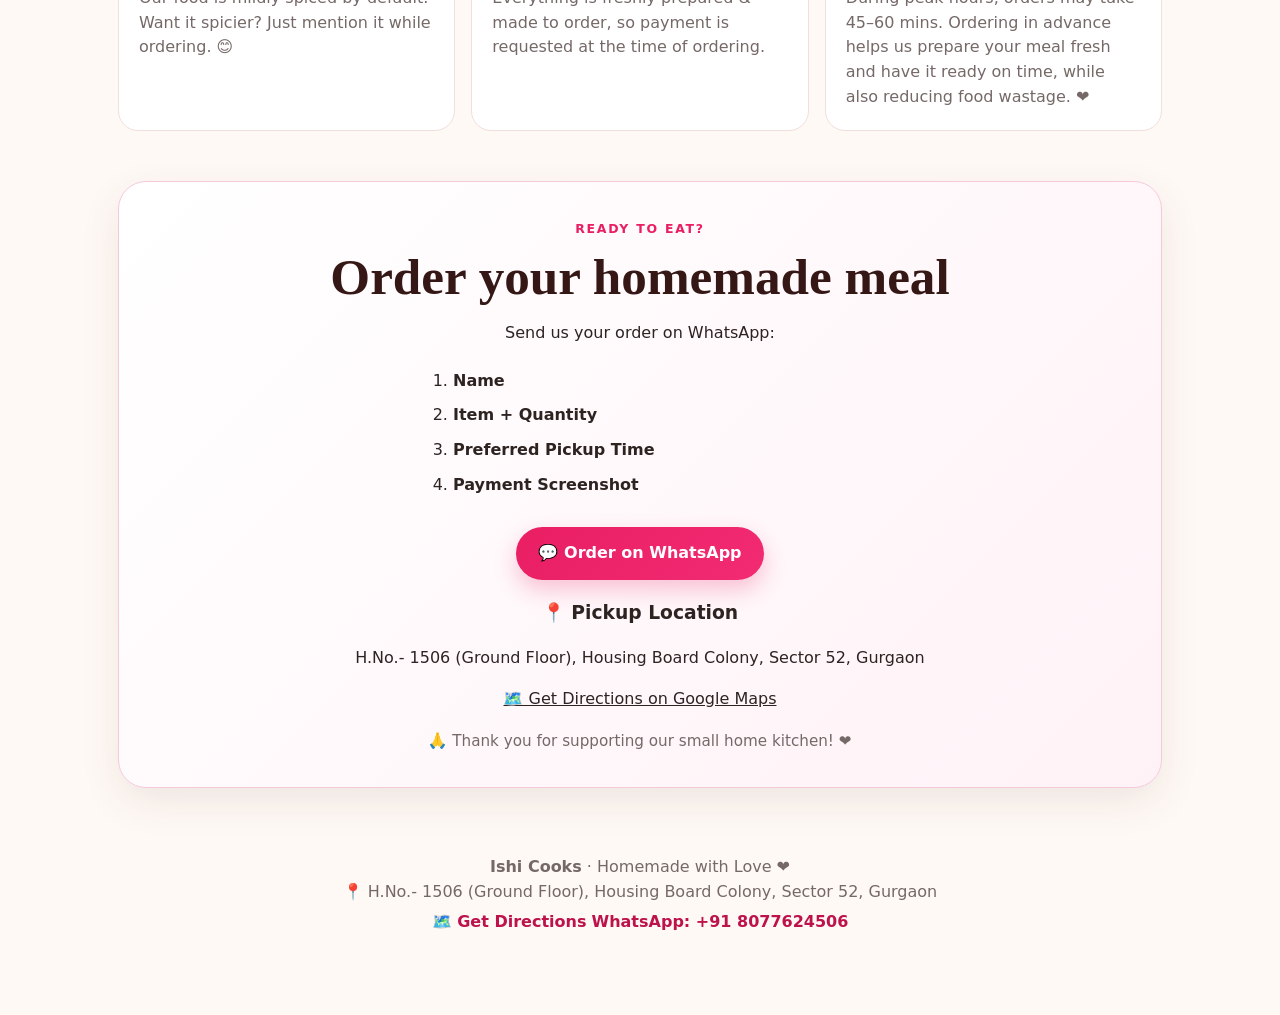
==== commit 6f27079c: "Update index.html" ====
--- a/index.html
+++ b/index.html
@@ -59,7 +59,7 @@
         <article class="menu-card">
           <h3>🍝 Vermicelli / Macaroni / Pasta Bowls</h3>
           <p class="subnote">(Suji Based — No Maida)</p>
-          <div class="item"><span>Veg Vermicelli Bowl</span><b>₹130</b></div>
+          <div class="item"><span>Veg Vermicelli Bowl</span><b>₹140</b></div>
           <div class="item"><span>Mac &amp; Cheese Bowl</span><b>₹180</b></div>
           <div class="item"><span>Pink Sauce Pasta Bowl</span><b>₹180</b></div>
           <div class="item"><span>Masala Macaroni / Pasta Bowl</span><b>₹160</b></div>
@@ -74,9 +74,7 @@
           <div class="item"><span>Bread Butter Toast <small>(2 pc)</small></span><b>₹30</b></div>
           <div class="mini-heading">COLD</div>
           <div class="item"><span>Classic Cold Coffee</span><b>₹80</b></div>
-          <div class="item"><span>Rich Chocolate Cold Coffee</span><b>₹90</b></div>
           <div class="item"><span>Sweet Lassi</span><b>₹80</b></div>
-          <div class="item"><span>Mango Shake</span><b>₹90</b></div>
           <div class="item"><span>Banana Shake</span><b>₹70</b></div>
         </article>
 
@@ -112,6 +110,7 @@
           <div class="item"><span>Roti <small>(Desi Ghee)</small></span><b>₹15</b></div>
           <div class="item"><span>Paratha <small>(Desi Ghee)</small></span><b>₹20</b></div>
           <div class="item"><span>Rice</span><b>₹30 / ₹60</b></div>
+          <p class="note">All parathas are prepared in desi ghee and served with Dahi &amp; Amul Butter.</p>
         </article>
 
         <article class="menu-card menu-card-wide">
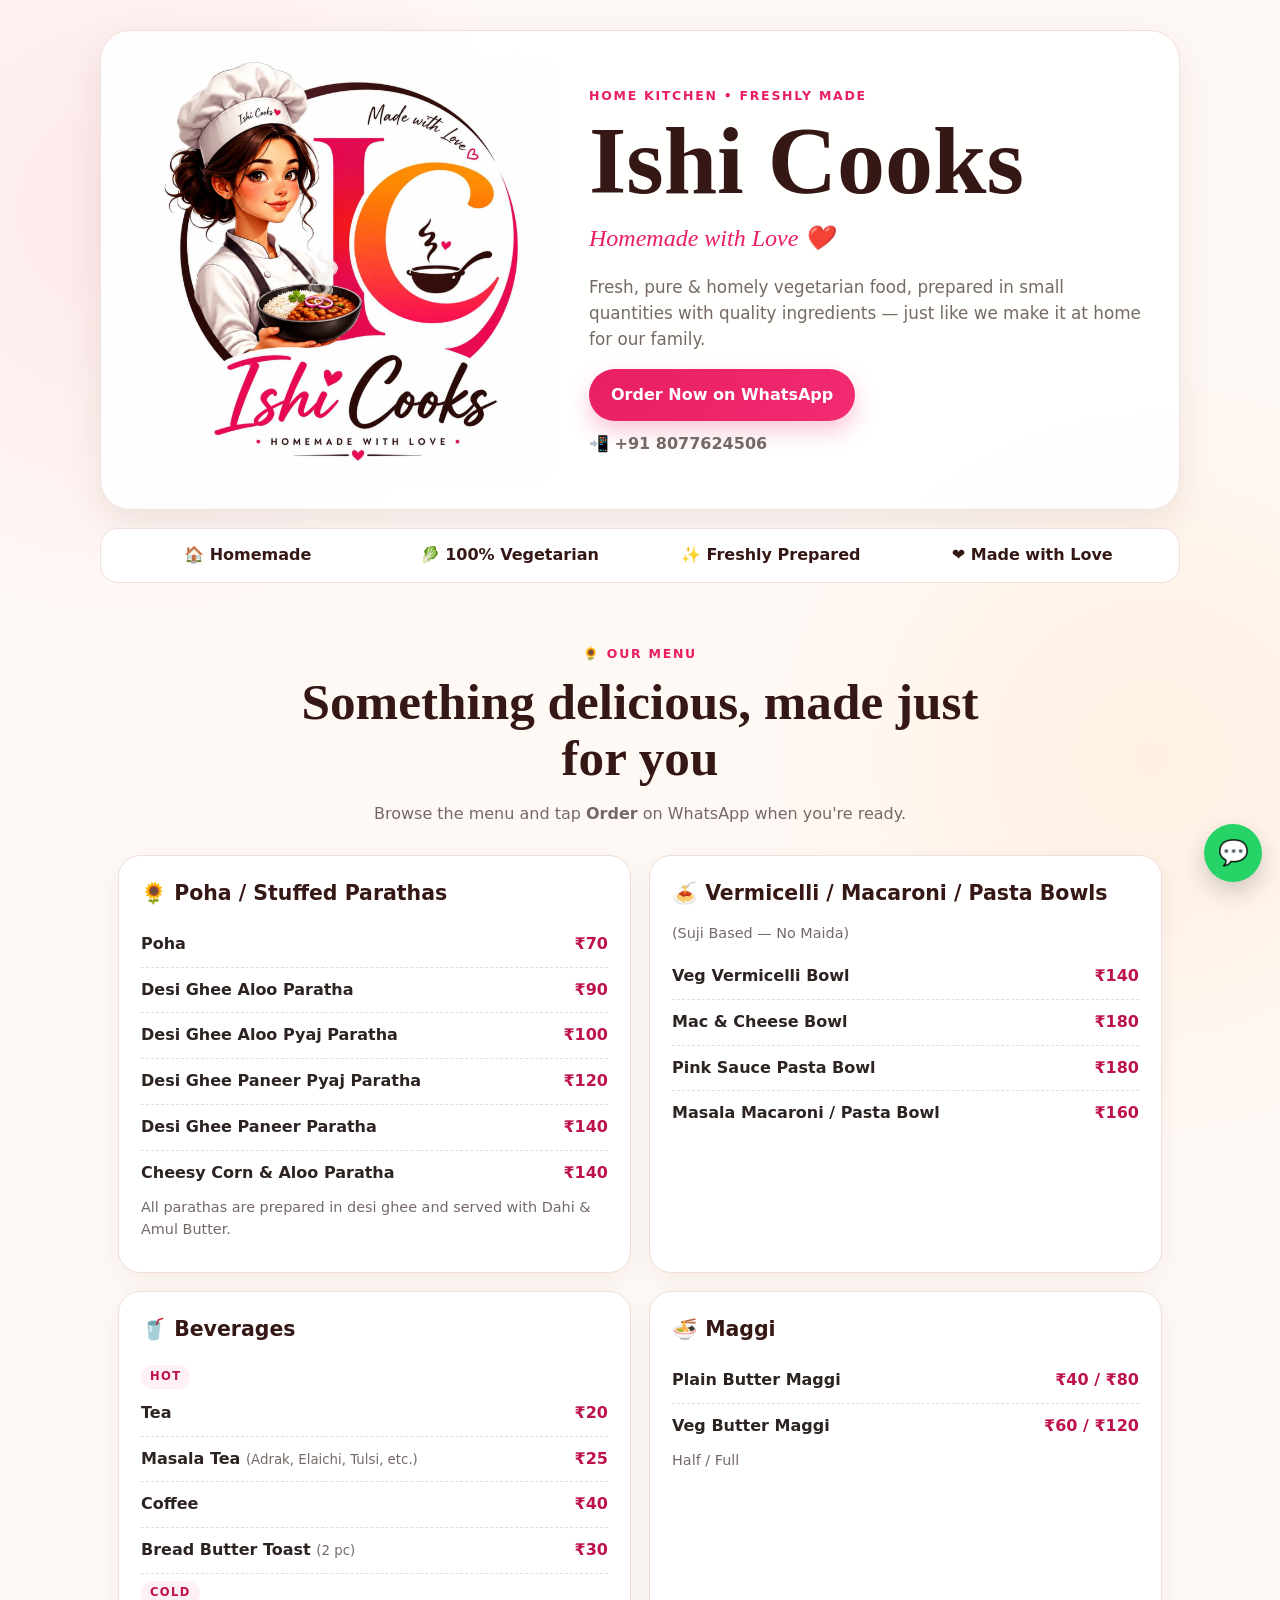
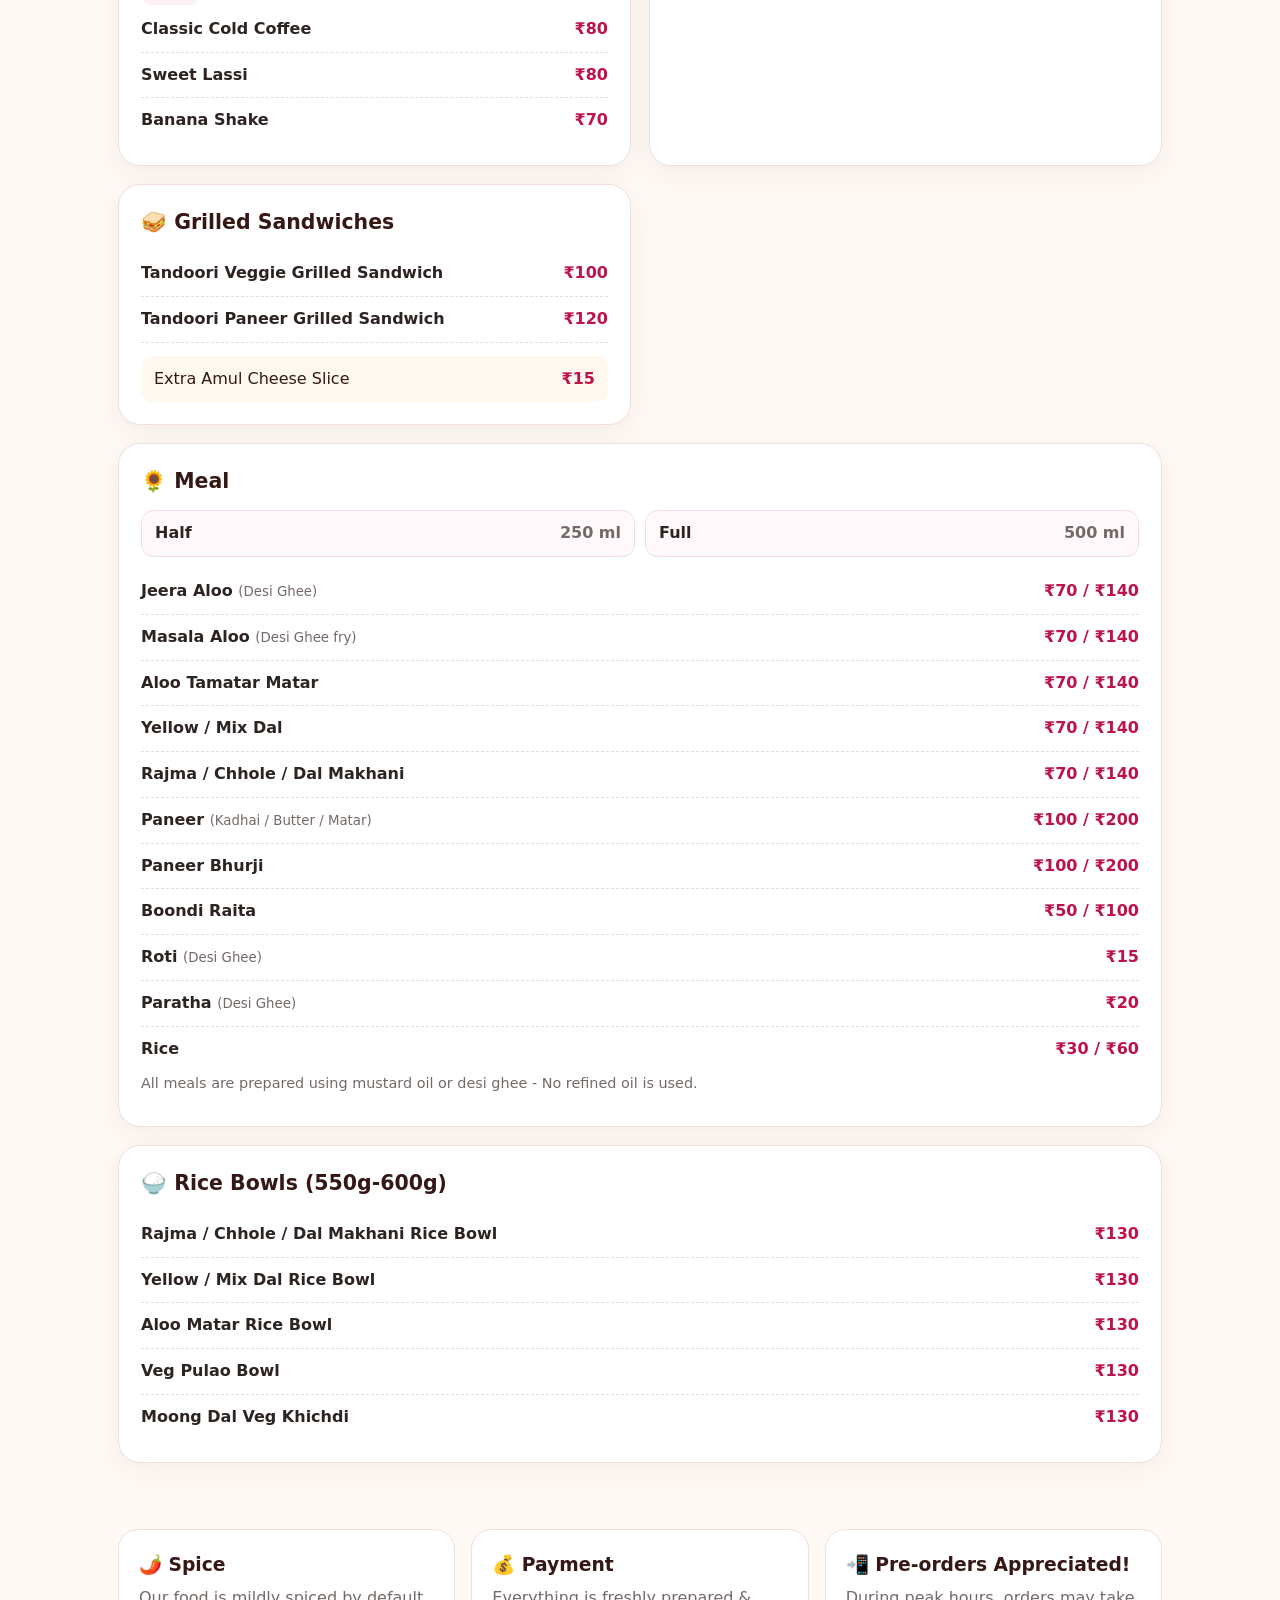
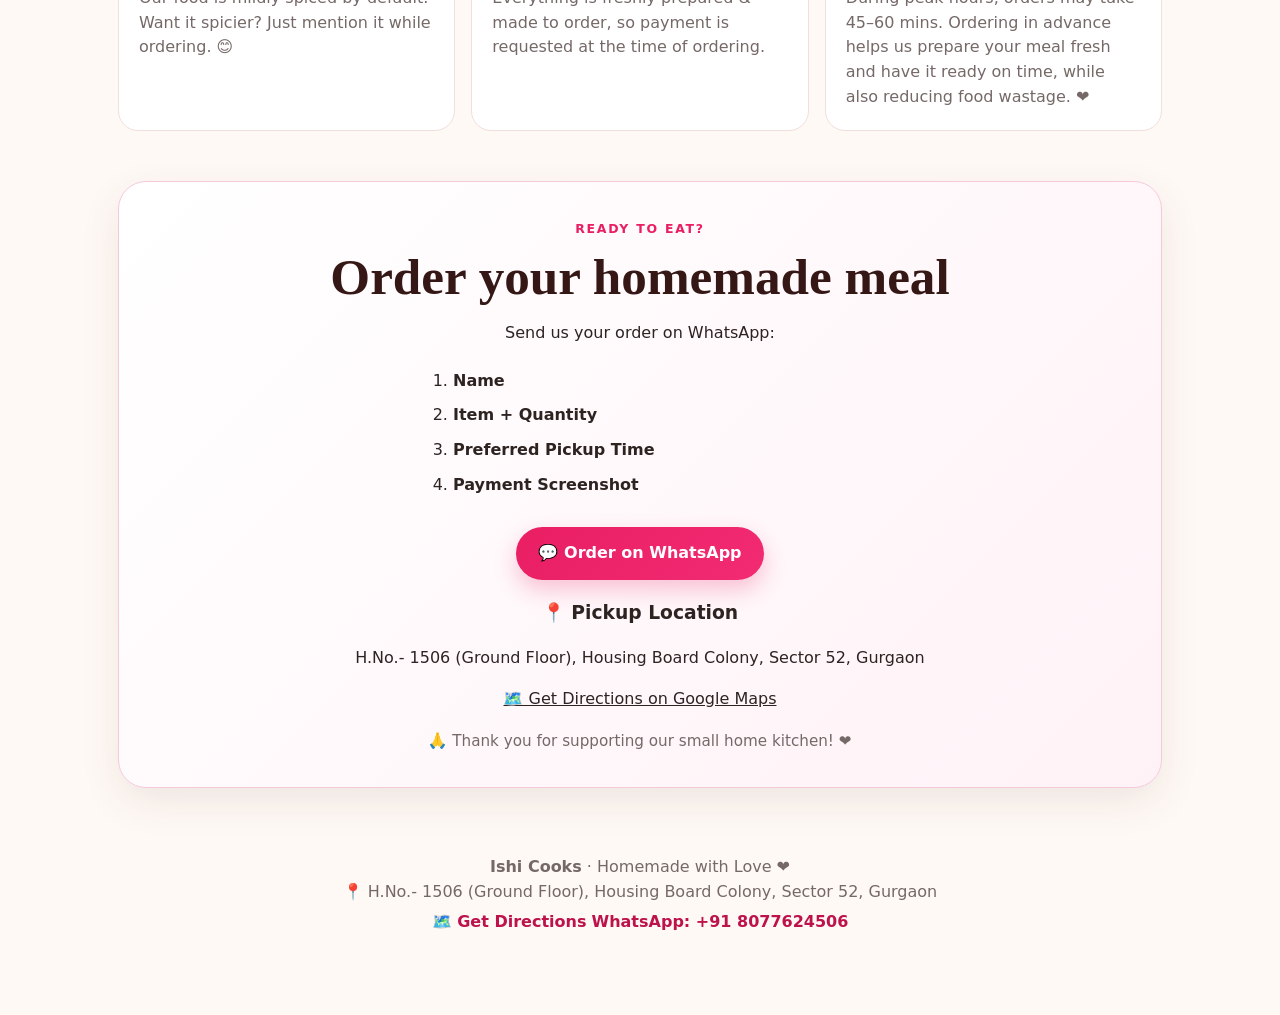
==== commit a0f20772: "Update index.html" ====
--- a/index.html
+++ b/index.html
@@ -110,7 +110,7 @@
           <div class="item"><span>Roti <small>(Desi Ghee)</small></span><b>₹15</b></div>
           <div class="item"><span>Paratha <small>(Desi Ghee)</small></span><b>₹20</b></div>
           <div class="item"><span>Rice</span><b>₹30 / ₹60</b></div>
-          <p class="note">All parathas are prepared in desi ghee and served with Dahi &amp; Amul Butter.</p>
+          <p class="note">All meals are prepared using mustard oil or desi ghee - No refined oil is used.</p>
         </article>
 
         <article class="menu-card menu-card-wide">
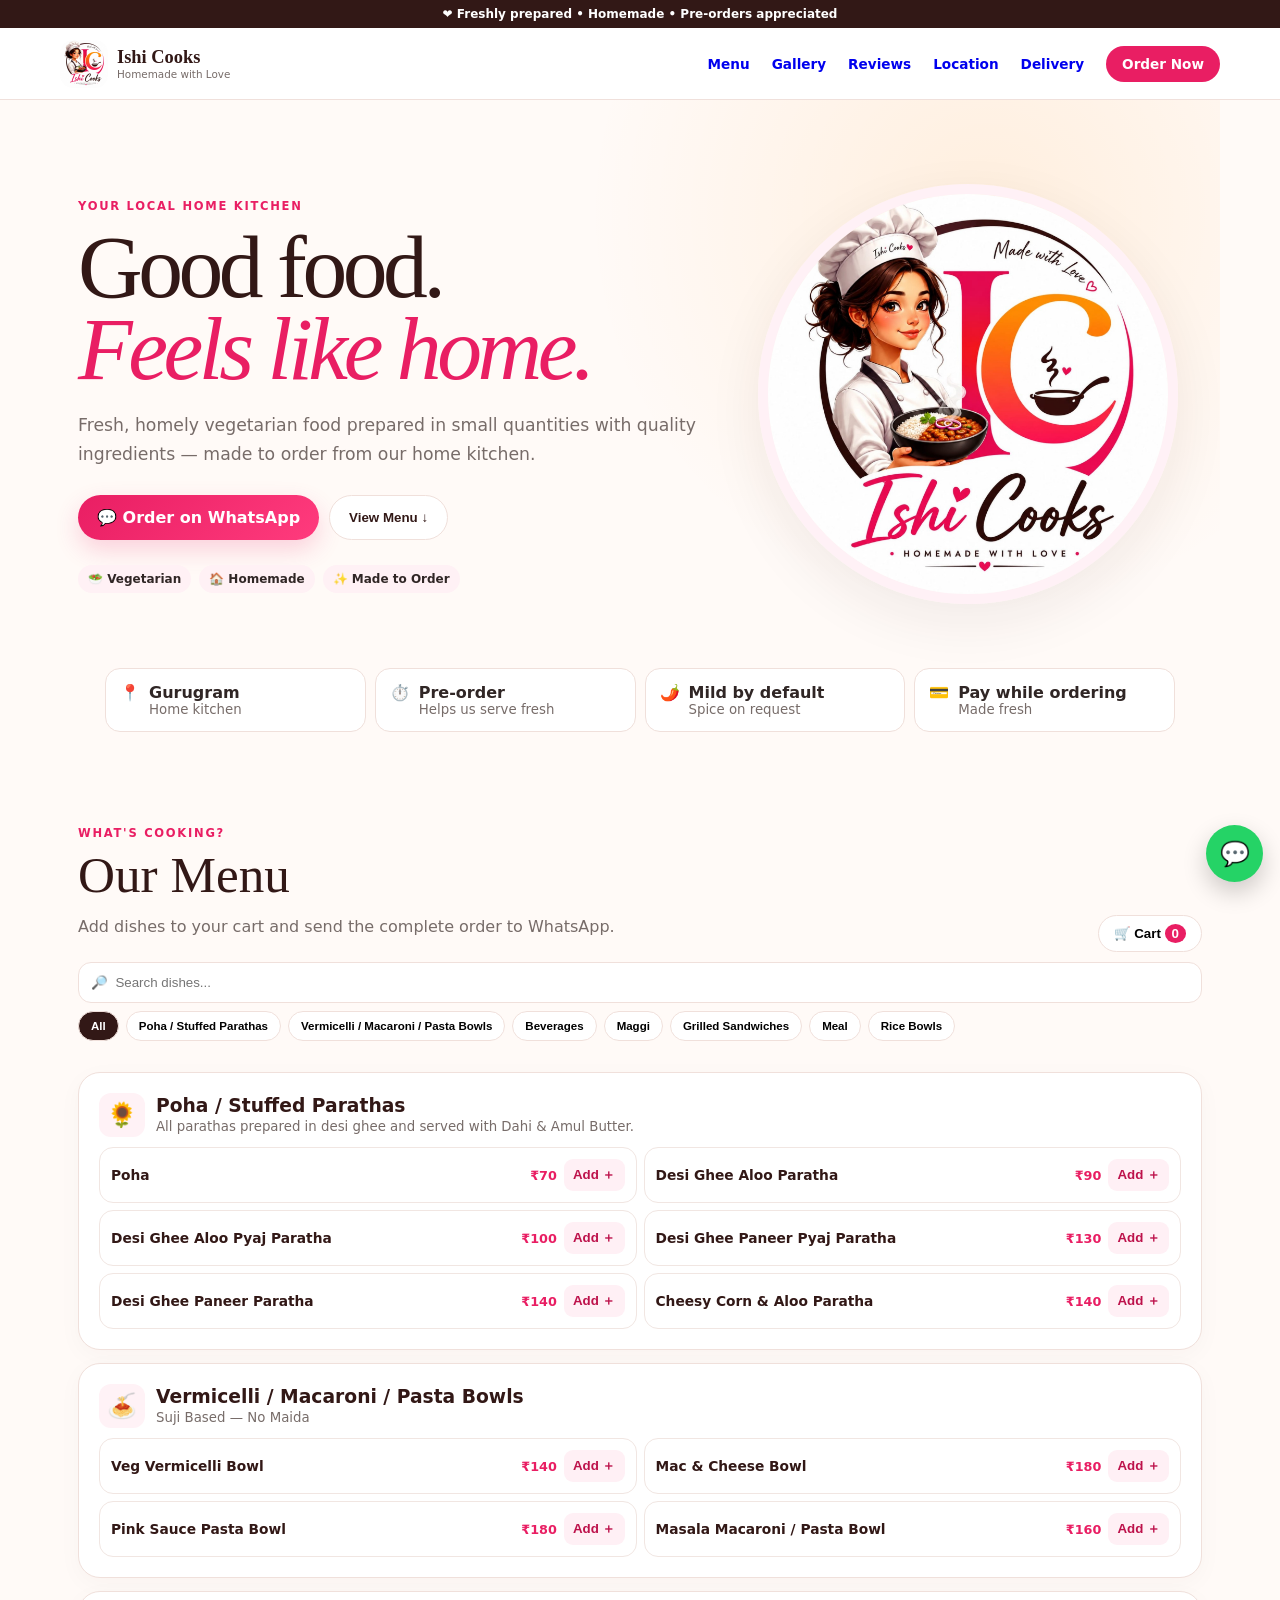
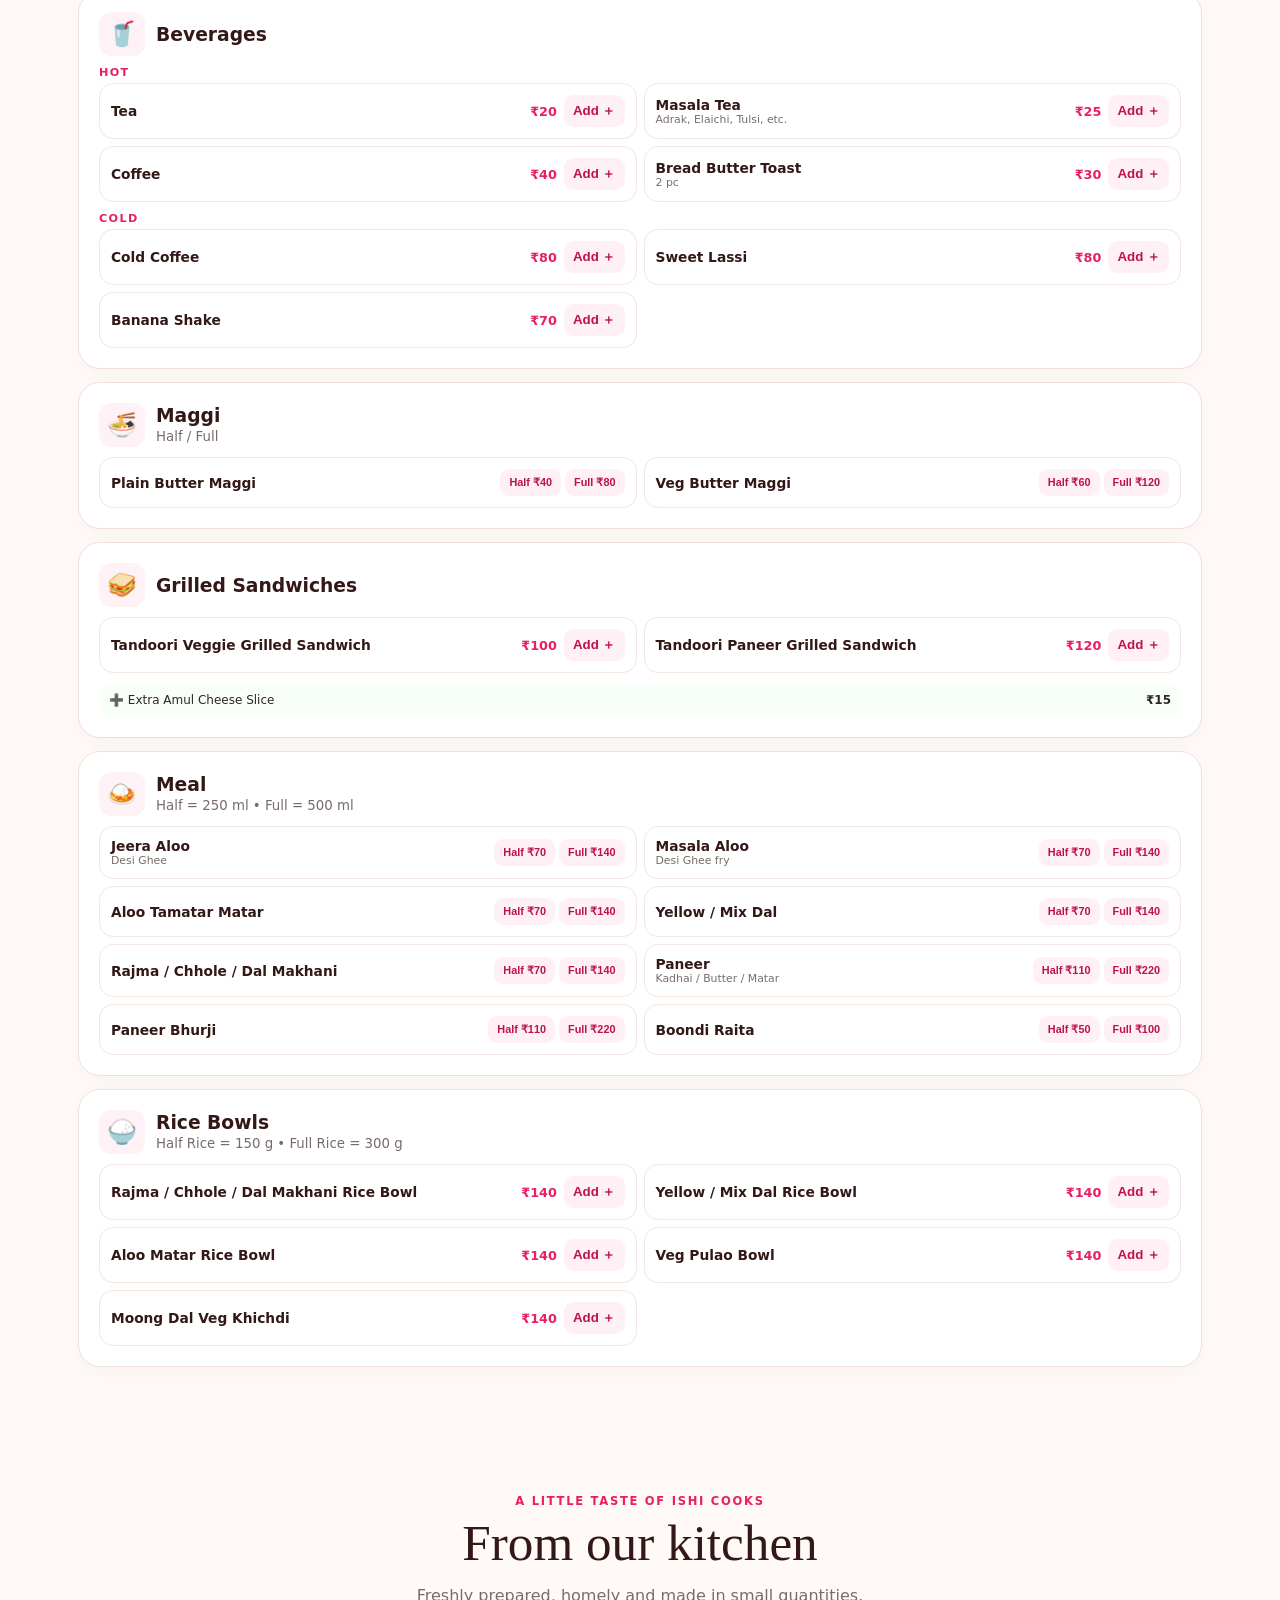
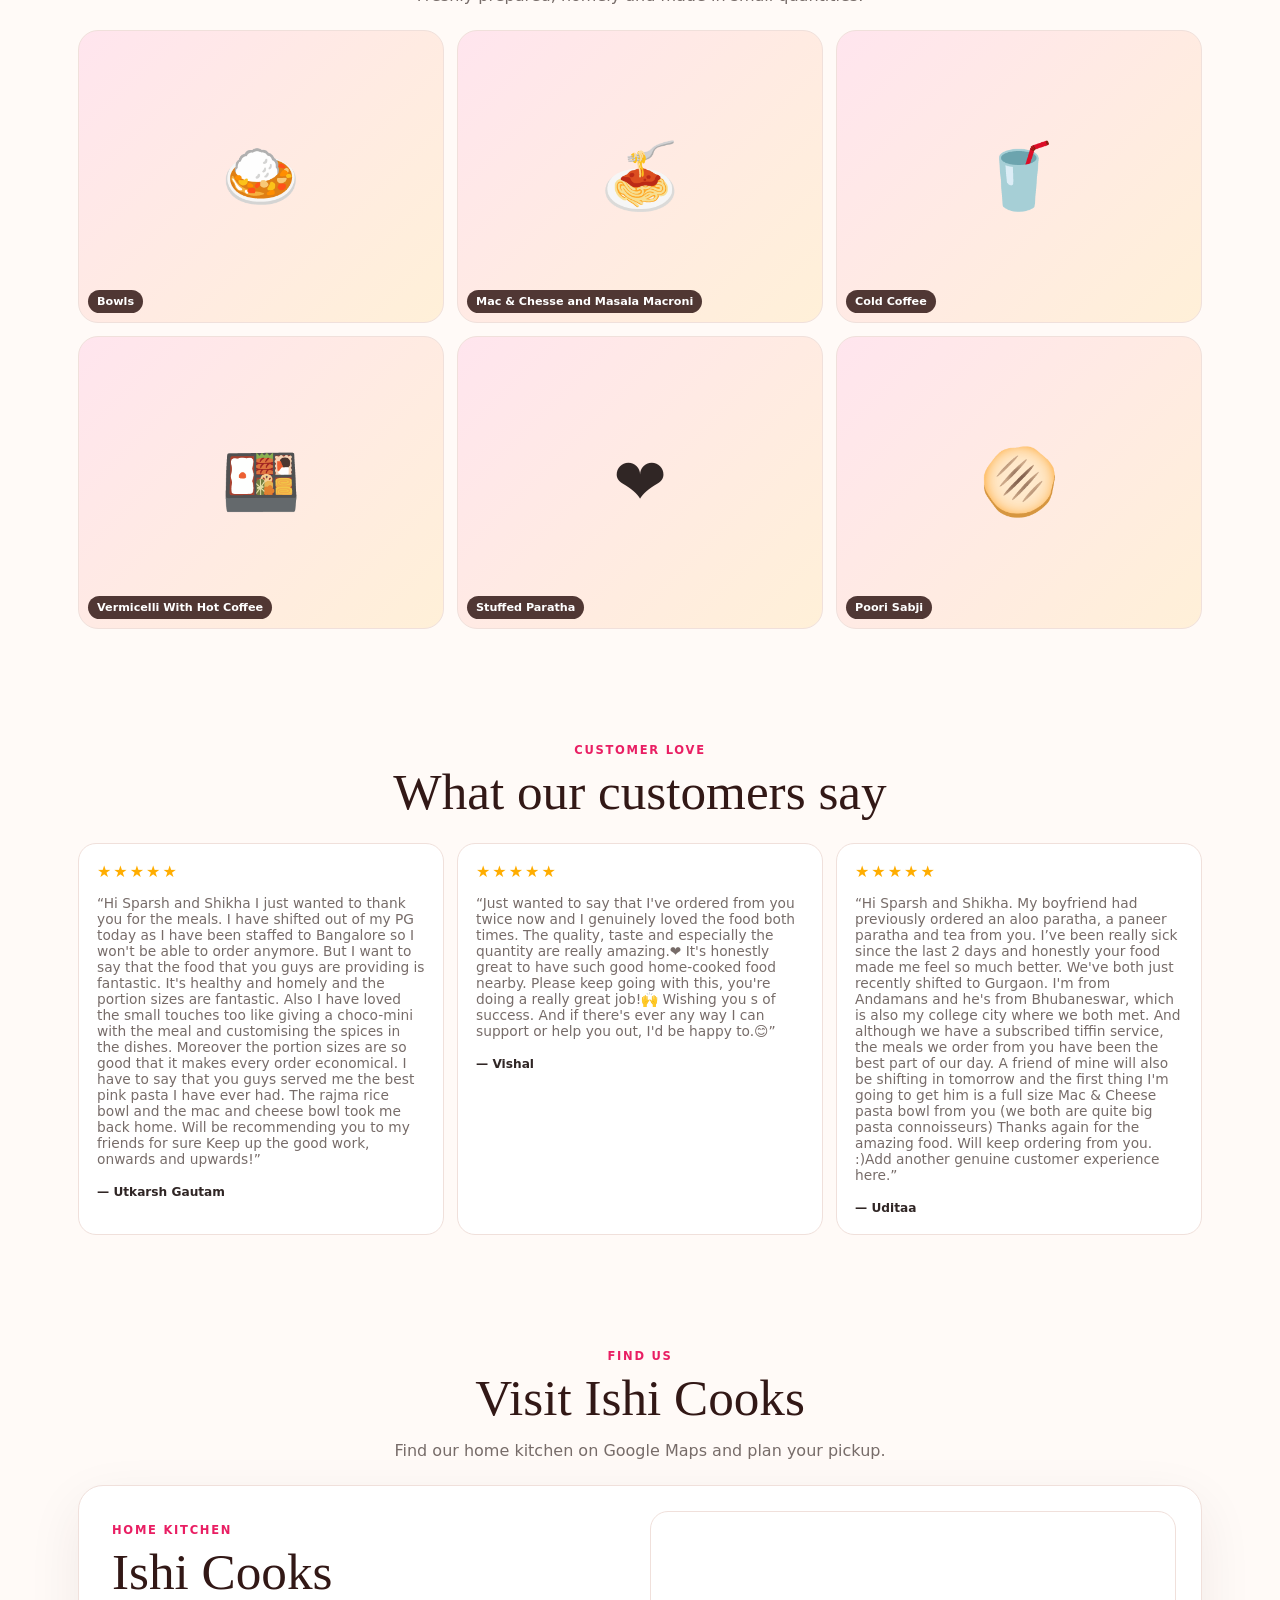
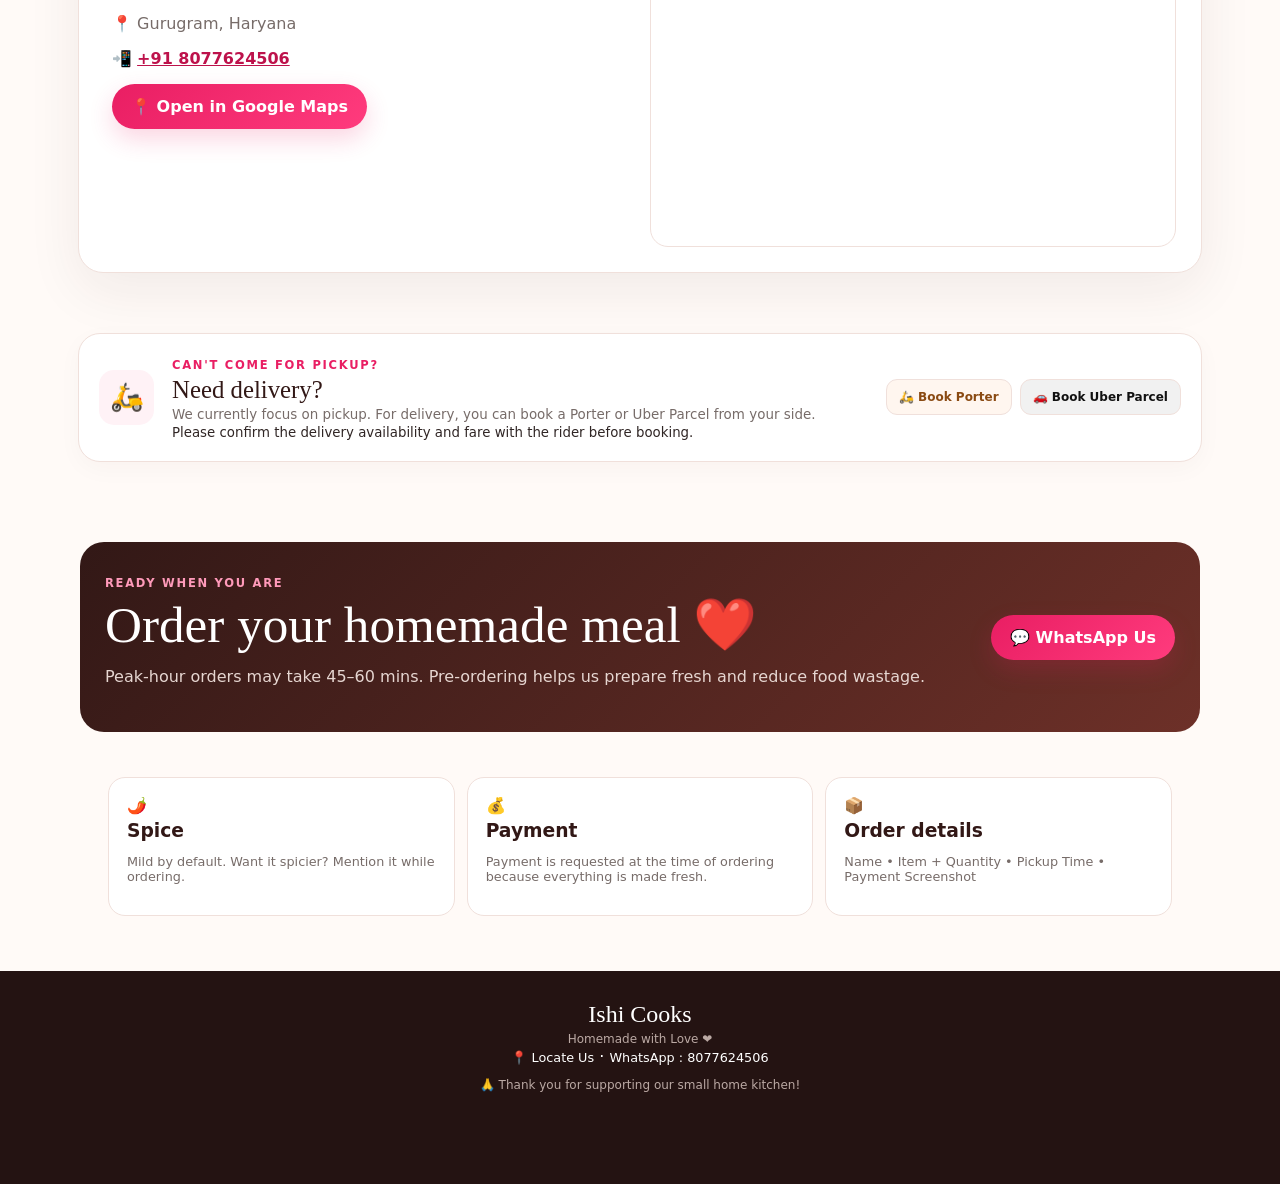
==== commit 3bd96c3b: "Add files via upload" ====
--- a/index.html
+++ b/index.html
@@ -1,178 +1,19 @@
-<!DOCTYPE html>
-<html lang="en">
-<head>
-  <meta charset="UTF-8">
-  <meta name="viewport" content="width=device-width, initial-scale=1.0">
-  <meta name="theme-color" content="#e91e63">
-  <meta name="description" content="Ishi Cooks - Homemade vegetarian food, freshly prepared with quality ingredients.">
-  <title>Ishi Cooks | Homemade with Love</title>
-  <link rel="stylesheet" href="style.css">
-</head>
-<body>
-  <header class="hero">
-    <div class="hero-card">
-      <img src="assets/ishi-cooks-logo.jpg" alt="Ishi Cooks logo" class="logo">
-      <div class="hero-copy">
-        <span class="eyebrow">HOME KITCHEN • FRESHLY MADE</span>
-        <h1>Ishi Cooks</h1>
-        <p class="tagline">Homemade with Love ❤️</p>
-        <p class="intro">
-          Fresh, pure &amp; homely vegetarian food, prepared in small quantities
-          with quality ingredients — just like we make it at home for our family.
-        </p>
-        <a class="primary-btn" href="https://wa.me/918077624506?text=Hi%20Ishi%20Cooks!%20I%27d%20like%20to%20place%20an%20order.%20My%20details%3A%0AName%3A%20%0AItem%20%2B%20Quantity%3A%20%0APreferred%20Pickup%20Time%3A%20%0APayment%20Screenshot%3A%20" target="_blank" rel="noopener">
-          Order Now on WhatsApp
-        </a>
-        <p class="phone">📲 +91 8077624506</p>
-      </div>
-    </div>
-  </header>
-
-  <main>
-    <section class="trust-strip">
-      <div>🏠 Homemade</div>
-      <div>🥬 100% Vegetarian</div>
-      <div>✨ Freshly Prepared</div>
-      <div>❤️ Made with Love</div>
-    </section>
-
-    <section class="menu-section" id="menu">
-      <div class="section-heading">
-        <span>🌻 OUR MENU</span>
-        <h2>Something delicious, made just for you</h2>
-        <p>Browse the menu and tap <strong>Order</strong> on WhatsApp when you're ready.</p>
-      </div>
-
-      <div class="menu-grid">
-
-        <article class="menu-card">
-          <h3>🌻 Poha / Stuffed Parathas</h3>
-          <div class="item"><span>Poha</span><b>₹70</b></div>
-          <div class="item"><span>Desi Ghee Aloo Paratha</span><b>₹90</b></div>
-          <div class="item"><span>Desi Ghee Aloo Pyaj Paratha</span><b>₹100</b></div>
-          <div class="item"><span>Desi Ghee Paneer Pyaj Paratha</span><b>₹120</b></div>
-          <div class="item"><span>Desi Ghee Paneer Paratha</span><b>₹140</b></div>
-          <div class="item"><span>Cheesy Corn &amp; Aloo Paratha</span><b>₹140</b></div>
-          <p class="note">All parathas are prepared in desi ghee and served with Dahi &amp; Amul Butter.</p>
-        </article>
-
-        <article class="menu-card">
-          <h3>🍝 Vermicelli / Macaroni / Pasta Bowls</h3>
-          <p class="subnote">(Suji Based — No Maida)</p>
-          <div class="item"><span>Veg Vermicelli Bowl</span><b>₹140</b></div>
-          <div class="item"><span>Mac &amp; Cheese Bowl</span><b>₹180</b></div>
-          <div class="item"><span>Pink Sauce Pasta Bowl</span><b>₹180</b></div>
-          <div class="item"><span>Masala Macaroni / Pasta Bowl</span><b>₹160</b></div>
-        </article>
-
-        <article class="menu-card">
-          <h3>🥤 Beverages</h3>
-          <div class="mini-heading">HOT</div>
-          <div class="item"><span>Tea</span><b>₹20</b></div>
-          <div class="item"><span>Masala Tea <small>(Adrak, Elaichi, Tulsi, etc.)</small></span><b>₹25</b></div>
-          <div class="item"><span>Coffee</span><b>₹40</b></div>
-          <div class="item"><span>Bread Butter Toast <small>(2 pc)</small></span><b>₹30</b></div>
-          <div class="mini-heading">COLD</div>
-          <div class="item"><span>Classic Cold Coffee</span><b>₹80</b></div>
-          <div class="item"><span>Sweet Lassi</span><b>₹80</b></div>
-          <div class="item"><span>Banana Shake</span><b>₹70</b></div>
-        </article>
-
-        <article class="menu-card">
-          <h3>🍜 Maggi</h3>
-          <div class="item"><span>Plain Butter Maggi</span><b>₹40 / ₹80</b></div>
-          <div class="item"><span>Veg Butter Maggi</span><b>₹60 / ₹120</b></div>
-          <p class="size-note">Half / Full</p>
-        </article>
-
-        <article class="menu-card">
-          <h3>🥪 Grilled Sandwiches</h3>
-          <div class="item"><span>Tandoori Veggie Grilled Sandwich</span><b>₹100</b></div>
-          <div class="item"><span>Tandoori Paneer Grilled Sandwich</span><b>₹120</b></div>
-          <div class="extra">Extra Amul Cheese Slice <b>₹15</b></div>
-        </article>
-
-        <article class="menu-card menu-card-wide">
-          <h3>🌻 Meal</h3>
-          <div class="portion-box">
-            <div><strong>Half</strong><span>250 ml</span></div>
-            <div><strong>Full</strong><span>500 ml</span></div>
-          </div>
-
-          <div class="item"><span>Jeera Aloo <small>(Desi Ghee)</small></span><b>₹70 / ₹140</b></div>
-          <div class="item"><span>Masala Aloo <small>(Desi Ghee fry)</small></span><b>₹70 / ₹140</b></div>
-          <div class="item"><span>Aloo Tamatar Matar</span><b>₹70 / ₹140</b></div>
-          <div class="item"><span>Yellow / Mix Dal</span><b>₹70 / ₹140</b></div>
-          <div class="item"><span>Rajma / Chhole / Dal Makhani</span><b>₹70 / ₹140</b></div>
-          <div class="item"><span>Paneer <small>(Kadhai / Butter / Matar)</small></span><b>₹100 / ₹200</b></div>
-          <div class="item"><span>Paneer Bhurji</span><b>₹100 / ₹200</b></div>
-          <div class="item"><span>Boondi Raita</span><b>₹50 / ₹100</b></div>
-          <div class="item"><span>Roti <small>(Desi Ghee)</small></span><b>₹15</b></div>
-          <div class="item"><span>Paratha <small>(Desi Ghee)</small></span><b>₹20</b></div>
-          <div class="item"><span>Rice</span><b>₹30 / ₹60</b></div>
-          <p class="note">All meals are prepared using mustard oil or desi ghee - No refined oil is used.</p>
-        </article>
-
-        <article class="menu-card menu-card-wide">
-          <h3>🍚 Rice Bowls (550g-600g)</h3>
-          <div class="item"><span>Rajma / Chhole / Dal Makhani Rice Bowl</span><b>₹130</b></div>
-          <div class="item"><span>Yellow / Mix Dal Rice Bowl</span><b>₹130</b></div>
-          <div class="item"><span>Aloo Matar Rice Bowl</span><b>₹130</b></div>
-          <div class="item"><span>Veg Pulao Bowl</span><b>₹130</b></div>
-          <div class="item"><span>Moong Dal Veg Khichdi</span><b>₹130</b></div>
-        </article>
-
-      </div>
-    </section>
-
-    <section class="info-section">
-      <div class="info-card">
-        <h3>🌶️ Spice</h3>
-        <p>Our food is mildly spiced by default. Want it spicier? Just mention it while ordering. 😊</p>
-      </div>
-      <div class="info-card">
-        <h3>💰 Payment</h3>
-        <p>Everything is freshly prepared &amp; made to order, so payment is requested at the time of ordering.</p>
-      </div>
-      <div class="info-card">
-        <h3>📲 Pre-orders Appreciated!</h3>
-        <p>During peak hours, orders may take 45–60 mins. Ordering in advance helps us prepare your meal fresh and have it ready on time, while also reducing food wastage. ❤️</p>
-      </div>
-    </section>
-
-    <section class="order-section">
-      <div class="order-card">
-        <span class="eyebrow">READY TO EAT?</span>
-        <h2>Order your homemade meal</h2>
-        <p>Send us your order on WhatsApp:</p>
-        <ol>
-          <li><strong>Name</strong></li>
-          <li><strong>Item + Quantity</strong></li>
-          <li><strong>Preferred Pickup Time</strong></li>
-          <li><strong>Payment Screenshot</strong></li>
-        </ol>
-        <a class="primary-btn" href="https://wa.me/918077624506?text=Hi%20Ishi%20Cooks!%20I%27d%20like%20to%20place%20an%20order.%20My%20details%3A%0AName%3A%20%0AItem%20%2B%20Quantity%3A%20%0APreferred%20Pickup%20Time%3A%20%0APayment%20Screenshot%3A%20" target="_blank" rel="noopener">
-          💬 Order on WhatsApp
-        </a>
-        <div class="pickup-location">
-          <h3>📍 Pickup Location</h3>
-          <p>H.No.- 1506 (Ground Floor), Housing Board Colony, Sector 52, Gurgaon</p>
-          <a href="https://maps.app.goo.gl/1VrkaGfkwVUgLv6Y7" target="_blank" rel="noopener">
-            🗺️ Get Directions on Google Maps
-          </a>
-        </div>
-        <p class="thank-you">🙏 Thank you for supporting our small home kitchen! ❤️</p>
-      </div>
-    </section>
-  </main>
-
-  <footer>
-    <div><strong>Ishi Cooks</strong> · Homemade with Love ❤️</div>
-    <div>📍 H.No.- 1506 (Ground Floor), Housing Board Colony, Sector 52, Gurgaon</div>
-    <a href="https://maps.app.goo.gl/1VrkaGfkwVUgLv6Y7" target="_blank" rel="noopener">🗺️ Get Directions</a>
-    <a href="https://wa.me/918077624506" target="_blank" rel="noopener">WhatsApp: +91 8077624506</a>
-  </footer>
-
-  <a class="floating-whatsapp" href="https://wa.me/918077624506?text=Hi%20Ishi%20Cooks!%20I%27d%20like%20to%20place%20an%20order." target="_blank" rel="noopener" aria-label="Order on WhatsApp">💬</a>
-</body>
-</html>
+<!doctype html><html lang="en"><head><meta charset="utf-8"><meta name="viewport" content="width=device-width,initial-scale=1"><meta name="theme-color" content="#e91e63"><meta name="description" content="Ishi Cooks — homemade vegetarian food in Gurugram"><title>Ishi Cooks</title><link rel="icon" href="assets/ishi-cooks-logo.jpg"><link rel="stylesheet" href="style.css"></head><body>
+<div class="announcement">❤️ Freshly prepared • Homemade • Pre-orders appreciated</div>
+<header><a class="brand" href="#"><img src="assets/ishi-cooks-logo.jpg"><span><b>Ishi Cooks</b><small>Homemade with Love</small></span></a><button class="hamb" id="hamb">☰</button><nav id="nav"><a href="#menu">Menu</a><a href="#gallery">Gallery</a><a href="#reviews">Reviews</a><a href="#location">Location</a>
+      <a href="#delivery">Delivery</a><a class="navbtn" id="headWA" target="_blank">Order Now</a></nav></header>
+<main>
+<section class="hero"><div class="heroText"><small class="eyebrow">YOUR LOCAL HOME KITCHEN</small><h1>Good food.<br><em>Feels like home.</em></h1><p>Fresh, homely vegetarian food prepared in small quantities with quality ingredients — made to order from our home kitchen.</p><div class="actions"><a class="btn" id="heroWA" target="_blank">💬 Order on WhatsApp</a><button class="btn light" onclick="document.querySelector('#menu').scrollIntoView({behavior:'smooth'})">View Menu ↓</button></div><div class="chips"><span>🥗 Vegetarian</span><span>🏠 Homemade</span><span>✨ Made to Order</span></div></div><div class="heroArt"><img src="assets/ishi-cooks-logo.jpg"></div></section>
+<section class="quick"><div>📍 <b>Gurugram</b><small>Home kitchen</small></div><div>⏱️ <b>Pre-order</b><small>Helps us serve fresh</small></div><div>🌶️ <b>Mild by default</b><small>Spice on request</small></div><div>💳 <b>Pay while ordering</b><small>Made fresh</small></div></section>
+<section id="menu" class="section"><div class="sectionHead"><div><small class="eyebrow">WHAT'S COOKING?</small><h2>Our Menu</h2><p>Add dishes to your cart and send the complete order to WhatsApp.</p></div><button class="cartTop" id="openCart">🛒 Cart <b id="countTop">0</b></button></div><div class="tools"><input id="search" placeholder="🔎  Search dishes..."><div id="filters"></div></div><div id="menuList"></div></section>
+<section id="gallery" class="section"><div class="center"><small class="eyebrow">A LITTLE TASTE OF ISHI COOKS</small><h2>From our kitchen</h2><p>Freshly prepared, homely and made in small quantities.</p></div><div class="gallery" id="galleryList"></div></section>
+<section id="reviews" class="section"><div class="center"><small class="eyebrow">CUSTOMER LOVE</small><h2>What our customers say</h2></div><div class="reviews" id="reviewsList"></div></section>
+<section id="location" class="section"><div class="center"><small class="eyebrow">FIND US</small><h2>Visit Ishi Cooks</h2><p>Find our home kitchen on Google Maps and plan your pickup.</p></div><div class="location"><div class="locationDetails"><small class="eyebrow">HOME KITCHEN</small><h2>Ishi Cooks</h2><p>📍 Gurugram, Haryana</p><p>📲 <a href="tel:+918077624506">+91 8077624506</a></p><a class="btn" href="https://maps.app.goo.gl/RLzxXc73Stq51dRu6" target="_blank">📍 Open in Google Maps</a></div><div class="mapFrame"><iframe title="Ishi Cooks location on Google Maps" src="https://www.google.com/maps?q=28.4390453,77.0817074&z=17&output=embed" loading="lazy" referrerpolicy="no-referrer-when-downgrade" allowfullscreen></iframe></div></div></section>
+<section id="delivery" class="section deliverySection"><div class="delivery"><div class="deliveryIcon">🛵</div><div><small class="eyebrow">CAN'T COME FOR PICKUP?</small><h2 id="deliveryTitle">Need delivery?</h2><p id="deliveryText"></p><small id="deliveryNote"></small></div><div class="deliveryActions"><a id="porterLink" class="deliveryBtn porter" href="https://porter.in/" target="_blank">🛵 Book Porter</a><a id="uberLink" class="deliveryBtn uber" href="https://www.uber.com/in/en/" target="_blank">🚗 Book Uber Parcel</a></div></div></section>
+<section class="orderBanner"><div><small class="eyebrow">READY WHEN YOU ARE</small><h2>Order your homemade meal ❤️</h2><p>Peak-hour orders may take 45–60 mins. Pre-ordering helps us prepare fresh and reduce food wastage.</p></div><a class="btn" id="bottomWA" target="_blank">💬 WhatsApp Us</a></section>
+<section class="policies"><div>🌶️<h3>Spice</h3><p>Mild by default. Want it spicier? Mention it while ordering.</p></div><div>💰<h3>Payment</h3><p>Payment is requested at the time of ordering because everything is made fresh.</p></div><div>📦<h3>Order details</h3><p>Name • Item + Quantity • Pickup Time • Payment Screenshot</p></div></section>
+</main><footer><b>Ishi Cooks</b><span>Homemade with Love ❤️</span><div><a href="https://maps.app.goo.gl/RLzxXc73Stq51dRu6" target="_blank">📍 Locate Us</a> · <a href="tel:+918077624506">WhatsApp : 8077624506</a></div><p>🙏 Thank you for supporting our small home kitchen!</p></footer>
+<a class="floatWA" id="floatWA" target="_blank">💬</a>
+<div class="vacationOverlay" id="vacationOverlay"><div class="vacationCard"><button class="vacationClose" id="vacationClose">×</button><div class="vacationIcon">🏡❤️</div><small class="eyebrow">A QUICK UPDATE</small><h2 id="vacationTitle">Kitchen Closed ❤️</h2><div id="vacationMessage"></div><div id="vacationDates" class="vacationDates"></div><p id="vacationReopen"></p><button class="btn full" id="vacationOkay">Got it</button></div></div><div class="modal" id="modal"><div class="modalCard"><div class="modalHead"><div><small class="eyebrow">YOUR ORDER</small><h2>Cart</h2></div><button id="close">×</button></div><div id="cartItems"></div><div class="total"><span>Total</span><b id="total">₹0</b></div><button class="btn full" id="checkout">💬 Send Order on WhatsApp</button><button class="clear" id="clear">Clear cart</button></div></div>
+<div class="cartBar" id="cartBar"><button id="barCart"><span>🛒 <b id="countBar">0</b> items</span><strong>View Cart</strong><span id="barTotal">₹0</span></button></div><div class="toast" id="toast"></div>
+<script src="config.js"></script><script src="app.js"></script></body></html>
--- a/style.css
+++ b/style.css
@@ -1,332 +1,7 @@
-* { box-sizing: border-box; }
+*{box-sizing:border-box} :root{--p:#e91e63;--p2:#ff3b7d;--b:#321816;--ink:#302625;--muted:#776c69;--bg:#fffaf7;--line:#f0e0db;--green:#25d366;--shadow:0 18px 55px #32181612}html{scroll-behavior:smooth}body{margin:0;background:var(--bg);color:var(--ink);font-family:Inter,system-ui,-apple-system,"Segoe UI",sans-serif}.announcement{background:var(--b);color:#fff;text-align:center;padding:7px;font-size:.75rem;font-weight:700}header{height:72px;position:sticky;top:0;z-index:20;display:flex;justify-content:space-between;align-items:center;padding:8px max(16px,calc((100% - 1160px)/2));background:#ffffffee;backdrop-filter:blur(15px);border-bottom:1px solid var(--line)}.brand{display:flex;gap:9px;align-items:center;text-decoration:none}.brand img{width:48px;height:48px;border-radius:13px;object-fit:cover}.brand b{display:block;font-family:Georgia,serif;color:var(--b);font-size:1.15rem}.brand small{display:block;color:var(--muted);font-size:.65rem}nav{display:flex;gap:22px;align-items:center}nav a{text-decoration:none;font-weight:700;font-size:.85rem}.navbtn{background:var(--p);color:#fff;padding:10px 16px;border-radius:999px}.hamb{display:none;border:0;background:none;font-size:1.5rem}.hero{max-width:1160px;margin:auto;padding:55px 18px 35px}.hero{background:radial-gradient(circle at 80% 20%,#ff8a001a,transparent 25rem)}.heroText{padding:40px 0;max-width:620px}.hero h1{font:clamp(3.3rem,7vw,6.4rem)/.92 Georgia,serif;color:var(--b);letter-spacing:-.05em;margin:12px 0 20px}.hero h1 em{color:var(--p);font-weight:400}.heroText>p{color:var(--muted);font-size:1.08rem;line-height:1.7}.hero{display:flex;justify-content:space-between;gap:35px}.heroArt{width:44%;position:relative;display:grid;place-items:center}.heroArt>img{width:min(420px,100%);aspect-ratio:1;object-fit:cover;border-radius:50%;border:10px solid #fff1f6;box-shadow:var(--shadow)}.float{position:absolute;bottom:8%;left:2%;background:#fff;padding:12px 15px;border-radius:15px;box-shadow:var(--shadow);display:grid;grid-template-columns:auto 1fr;gap:0 8px}.float small{grid-column:2;color:var(--muted)}.eyebrow{color:var(--p);font-size:.72rem;font-weight:900;letter-spacing:.15em}.actions{display:flex;gap:10px;flex-wrap:wrap;margin:25px 0}.btn{display:inline-flex;justify-content:center;align-items:center;border:0;border-radius:999px;background:linear-gradient(135deg,var(--p),var(--p2));color:#fff;text-decoration:none;font-weight:850;padding:13px 19px;box-shadow:0 10px 25px #e91e6330}.btn.light{background:#fff;color:var(--b);box-shadow:none;border:1px solid var(--line)}.chips{display:flex;gap:8px;flex-wrap:wrap}.chips span{background:#fff1f5;padding:7px 10px;border-radius:999px;font-size:.75rem;font-weight:800}.quick{max-width:1100px;margin:0 auto 35px;padding:0 15px;display:grid;grid-template-columns:repeat(4,1fr);gap:9px}.quick>div{background:#fff;border:1px solid var(--line);border-radius:15px;padding:14px;display:grid;grid-template-columns:auto 1fr;gap:0 9px}.quick small{color:var(--muted);grid-column:2}.section{max-width:1160px;margin:auto;padding:55px 18px}.sectionHead{display:flex;justify-content:space-between;align-items:end;gap:15px}.section h2,.location h2,.orderBanner h2{font:clamp(2.2rem,4vw,3.5rem)/1.05 Georgia,serif;color:var(--b);margin:7px 0}.section p{color:var(--muted)}.center{text-align:center;max-width:700px;margin:0 auto 25px}.cartTop{border:1px solid var(--line);background:#fff;border-radius:999px;padding:10px 15px;font-weight:800}.cartTop b{background:var(--p);color:#fff;border-radius:50%;padding:2px 7px}.tools{position:sticky;top:82px;z-index:8;padding:10px 0;background:#fffaf7ee;backdrop-filter:blur(10px)}#search{width:100%;border:1px solid var(--line);background:#fff;border-radius:13px;padding:12px;outline:none}#filters{display:flex;gap:7px;overflow:auto;padding:8px 0}.filter{white-space:nowrap;border:1px solid var(--line);background:#fff;border-radius:999px;padding:8px 12px;font-size:.72rem;font-weight:800}.filter.active{background:var(--b);color:#fff}.cat{background:#fff;border:1px solid var(--line);border-radius:22px;padding:20px;margin:13px 0;box-shadow:0 6px 25px #32181608}.catHead{display:flex;gap:11px;align-items:center;margin-bottom:10px}.catHead>span{font-size:1.5rem;background:#fff2f6;padding:8px;border-radius:12px}.catHead h3{margin:0;color:var(--b)}.catHead small{color:var(--muted)}.group{color:var(--p);font-size:.7rem;font-weight:900;letter-spacing:.12em;margin:10px 0 4px}.dishes{display:grid;grid-template-columns:repeat(2,1fr);gap:7px}.dish{border:1px solid #f1e6e2;border-radius:14px;padding:11px;display:flex;justify-content:space-between;align-items:center;gap:8px}.dish b{display:block;font-size:.86rem;color:var(--b)}.dish small{display:block;color:var(--muted);font-size:.68rem}.addArea{display:flex;align-items:center;gap:7px}.addArea strong{color:var(--p);font-size:.8rem}.add,.size{border:0;background:#fff0f5;color:#bd124b;border-radius:9px;padding:7px 9px;font-weight:900}.sizes{display:flex;gap:4px}.size{font-size:.68rem}.extra{margin-top:10px;background:#f8fff9;padding:10px;border-radius:11px;font-size:.75rem}.extra b{float:right}.empty{text-align:center;background:#fff;border:1px dashed var(--line);padding:40px;border-radius:20px}.gallery{display:grid;grid-template-columns:repeat(3,1fr);gap:13px}.gallery figure{position:relative;aspect-ratio:1.25;margin:0;overflow:hidden;border-radius:20px;background:linear-gradient(135deg,#ffe5ee,#fff0d8);border:1px solid var(--line)}.gallery img{width:100%;height:100%;object-fit:cover}.placeholder{display:none;position:absolute;inset:0;place-items:center;font-size:4rem}.gallery figcaption{position:absolute;bottom:9px;left:9px;background:#321816d9;color:#fff;border-radius:999px;padding:5px 9px;font-size:.7rem;font-weight:800}.tip{text-align:center;color:var(--muted);font-size:.72rem;margin-top:10px}.reviews{display:grid;grid-template-columns:repeat(3,1fr);gap:13px}.reviews article{background:#fff;border:1px solid var(--line);border-radius:18px;padding:18px}.stars{color:#ffad00;letter-spacing:2px}.reviews p{font-size:.86rem}.reviews b{font-size:.76rem}.location{display:grid;grid-template-columns:1fr 1fr;gap:20px;background:#fff;border:1px solid var(--line);border-radius:25px;padding:25px;box-shadow:var(--shadow)}.location a:not(.btn){color:#bd124b;font-weight:800}.map{min-height:260px;border-radius:18px;background:repeating-linear-gradient(20deg,#eee5df 0 2px,#f8f1ed 2px 55px);display:grid;place-content:center;text-align:center}.map span{font-size:3rem}.map small{color:var(--muted)}.orderBanner{max-width:1120px;margin:25px auto;padding:30px 25px;background:linear-gradient(135deg,#321816,#6d3028);border-radius:24px;color:#fff;display:flex;justify-content:space-between;align-items:center;gap:20px}.orderBanner h2{color:#fff}.orderBanner p{color:#e6d6d1}.orderBanner .eyebrow{color:#ff9aba}.policies{max-width:1100px;margin:auto;padding:20px 18px 55px;display:grid;grid-template-columns:repeat(3,1fr);gap:12px}.policies div{background:#fff;border:1px solid var(--line);border-radius:17px;padding:18px}.policies h3{color:var(--b);margin:5px 0}.policies p{color:var(--muted);font-size:.8rem}footer{background:#241312;color:#fff;text-align:center;padding:30px 15px 80px}footer>b{font:1.5rem Georgia,serif;display:block}footer span,footer p{color:#bba9a4;font-size:.75rem}footer a{color:#fff;text-decoration:none;font-size:.8rem}.floatWA{position:fixed;right:17px;bottom:18px;width:57px;height:57px;border-radius:50%;background:var(--green);display:grid;place-items:center;color:#fff;text-decoration:none;font-size:1.5rem;z-index:30;box-shadow:0 10px 25px #0003}.cartBar{display:none;position:fixed;bottom:0;left:0;right:0;z-index:25;padding:8px;background:#fffefef5;border-top:1px solid var(--line)}.cartBar.show{display:block}.cartBar button{width:min(680px,100%);margin:auto;border:0;border-radius:13px;background:var(--b);color:#fff;padding:13px 15px;display:flex;justify-content:space-between}.cartBar strong{color:#ffb2c8}.modal{display:none;position:fixed;inset:0;z-index:50;background:#1b0f0dcc;align-items:end;justify-content:center;padding:10px}.modal.open{display:flex}.modalCard{background:#fff;width:min(620px,100%);max-height:90vh;overflow:auto;border-radius:23px;padding:20px}.modalHead{display:flex;justify-content:space-between}.modalHead h2{font:2rem Georgia,serif;color:var(--b);margin:3px 0}.modalHead button{border:0;background:#f7eeee;border-radius:50%;width:36px;height:36px;font-size:1.4rem}.cartRow{display:flex;justify-content:space-between;border-bottom:1px solid var(--line);padding:12px 0}.cartRow small{display:block;color:var(--muted);font-size:.7rem}.qty{display:flex;gap:8px;align-items:center}.qty button{width:28px;height:28px;border:1px solid var(--line);background:#fff;border-radius:8px}.total{display:flex;justify-content:space-between;font-size:1.1rem;padding:15px 0}.total b{color:var(--p)}.full{width:100%}.clear{display:block;border:0;background:none;color:var(--muted);margin:10px auto}.toast{position:fixed;bottom:85px;left:50%;transform:translate(-50%,20px);opacity:0;background:var(--b);color:#fff;padding:9px 14px;border-radius:999px;z-index:70;font-size:.75rem;transition:.2s}.toast.show{opacity:1;transform:translate(-50%,0)}.error{min-height:100vh;display:grid;place-items:center;text-align:center;padding:20px}.error img{width:110px;height:110px;border-radius:24px;object-fit:cover}.error h1{font:5rem Georgia,serif;color:var(--b);margin:10px 0}.error h2{color:var(--b)}.error p{color:var(--muted)}
+@media(max-width:850px){.hamb{display:block}nav{display:none;position:absolute;top:72px;left:0;right:0;background:#fff;padding:12px 20px;flex-direction:column;align-items:stretch;gap:4px;border-bottom:1px solid var(--line)}nav.open{display:flex}nav a{padding:10px}.hero{display:block;padding-top:25px}.heroText{text-align:center;padding:25px 0}.heroArt{width:100%;max-width:360px;margin:auto}.chips,.actions{justify-content:center}.quick{grid-template-columns:1fr 1fr}.dishes{grid-template-columns:1fr}.gallery{grid-template-columns:1fr 1fr}.reviews,.policies{grid-template-columns:1fr}.location{grid-template-columns:1fr}.orderBanner{margin:20px 12px;flex-direction:column;align-items:flex-start}}
+@media(max-width:520px){.brand img{width:42px;height:42px}.brand b{font-size:1rem}.hero h1{font-size:3.3rem}.quick>div{padding:10px;font-size:.8rem}.section{padding-left:12px;padding-right:12px}.sectionHead{align-items:stretch;flex-direction:column}.cartTop{width:100%}.gallery{gap:8px}.gallery figure{border-radius:14px}.location{padding:18px}.orderBanner{padding:24px 18px}.dish{padding:10px}.dish b{font-size:.8rem}.addArea{flex-direction:column;align-items:flex-end}.floatWA{bottom:72px}}
 
-:root {
-  --pink: #e91e63;
-  --pink-dark: #bd124b;
-  --orange: #ff8a00;
-  --brown: #351815;
-  --cream: #fff9f5;
-  --text: #2d2422;
-  --muted: #756967;
-  --card: #ffffff;
-  --border: #f0dfda;
-  --shadow: 0 14px 40px rgba(61, 30, 22, 0.09);
-}
-
-html { scroll-behavior: smooth; }
-
-body {
-  margin: 0;
-  font-family: Inter, ui-sans-serif, system-ui, -apple-system, BlinkMacSystemFont, "Segoe UI", sans-serif;
-  color: var(--text);
-  background:
-    radial-gradient(circle at 10% 5%, rgba(233,30,99,.08), transparent 26rem),
-    radial-gradient(circle at 90% 18%, rgba(255,138,0,.08), transparent 25rem),
-    var(--cream);
-  line-height: 1.55;
-}
-
-a { color: inherit; }
-
-.hero {
-  padding: 30px 18px 18px;
-}
-
-.hero-card {
-  max-width: 1080px;
-  margin: auto;
-  background: rgba(255,255,255,.94);
-  border: 1px solid var(--border);
-  border-radius: 30px;
-  box-shadow: var(--shadow);
-  padding: 24px;
-  display: grid;
-  grid-template-columns: minmax(260px, 430px) 1fr;
-  align-items: center;
-  gap: 34px;
-  overflow: hidden;
-}
-
-.logo {
-  width: 100%;
-  max-height: 430px;
-  object-fit: contain;
-  border-radius: 22px;
-}
-
-.hero-copy { padding: 10px 10px 10px 0; }
-
-.eyebrow, .section-heading > span {
-  color: var(--pink);
-  font-weight: 800;
-  letter-spacing: .14em;
-  font-size: .78rem;
-}
-
-h1 {
-  margin: 7px 0 0;
-  font-family: Georgia, serif;
-  font-size: clamp(3.2rem, 8vw, 6rem);
-  line-height: .95;
-  color: var(--brown);
-}
-
-.tagline {
-  margin: 14px 0 8px;
-  color: var(--pink);
-  font-family: Georgia, serif;
-  font-size: 1.5rem;
-  font-style: italic;
-}
-
-.intro {
-  color: var(--muted);
-  max-width: 560px;
-  font-size: 1.05rem;
-}
-
-.primary-btn {
-  display: inline-flex;
-  align-items: center;
-  justify-content: center;
-  background: linear-gradient(135deg, var(--pink), #f22b72);
-  color: #fff;
-  text-decoration: none;
-  font-weight: 800;
-  padding: 14px 22px;
-  border-radius: 999px;
-  box-shadow: 0 10px 22px rgba(233,30,99,.25);
-  transition: transform .18s ease, box-shadow .18s ease;
-}
-
-.primary-btn:hover {
-  transform: translateY(-2px);
-  box-shadow: 0 14px 28px rgba(233,30,99,.32);
-}
-
-.phone {
-  color: var(--muted);
-  margin: 11px 0 0;
-  font-weight: 700;
-}
-
-.trust-strip {
-  max-width: 1080px;
-  margin: 0 auto 34px;
-  padding: 14px 20px;
-  display: grid;
-  grid-template-columns: repeat(4, 1fr);
-  gap: 8px;
-  background: #fff;
-  border: 1px solid var(--border);
-  border-radius: 18px;
-  text-align: center;
-  font-weight: 700;
-  color: var(--brown);
-}
-
-.menu-section, .info-section, .order-section {
-  max-width: 1080px;
-  margin: auto;
-  padding: 24px 18px 42px;
-}
-
-.section-heading {
-  text-align: center;
-  max-width: 680px;
-  margin: 0 auto 28px;
-}
-
-.section-heading h2, .order-card h2 {
-  font-family: Georgia, serif;
-  color: var(--brown);
-  font-size: clamp(2rem, 4vw, 3.2rem);
-  line-height: 1.1;
-  margin: 8px 0 10px;
-}
-
-.section-heading p { color: var(--muted); }
-
-.menu-grid {
-  display: grid;
-  grid-template-columns: repeat(2, minmax(0, 1fr));
-  gap: 18px;
-}
-
-.menu-card {
-  background: var(--card);
-  border: 1px solid var(--border);
-  border-radius: 22px;
-  padding: 22px;
-  box-shadow: 0 8px 24px rgba(61, 30, 22, .055);
-}
-
-.menu-card-wide { grid-column: span 2; }
-
-.menu-card h3 {
-  margin: 0 0 12px;
-  color: var(--brown);
-  font-size: 1.28rem;
-}
-
-.subnote, .note, .size-note {
-  color: var(--muted);
-  font-size: .9rem;
-  margin: 0 0 10px;
-}
-
-.item {
-  display: flex;
-  justify-content: space-between;
-  align-items: baseline;
-  gap: 18px;
-  padding: 10px 0;
-  border-bottom: 1px dashed #eadbd6;
-}
-
-.item:last-of-type { border-bottom: 0; }
-
-.item span { font-weight: 600; }
-
-.item b {
-  white-space: nowrap;
-  color: var(--pink-dark);
-}
-
-.item small { color: var(--muted); font-weight: 500; }
-
-.mini-heading {
-  display: inline-block;
-  margin: 7px 0 2px;
-  padding: 3px 9px;
-  border-radius: 999px;
-  background: #fff0f5;
-  color: var(--pink-dark);
-  font-size: .72rem;
-  font-weight: 900;
-  letter-spacing: .12em;
-}
-
-.extra {
-  margin-top: 13px;
-  padding: 11px 13px;
-  background: #fff8ef;
-  border-radius: 12px;
-  color: var(--brown);
-}
-
-.extra b { float: right; color: var(--pink-dark); }
-
-.portion-box {
-  display: flex;
-  gap: 10px;
-  margin: 0 0 12px;
-}
-
-.portion-box div {
-  flex: 1;
-  padding: 10px 13px;
-  border: 1px solid var(--border);
-  background: #fff9fb;
-  border-radius: 13px;
-  display: flex;
-  justify-content: space-between;
-  gap: 10px;
-}
-
-.portion-box span { color: var(--muted); font-weight: 700; }
-.portion-box.rice { margin-top: 14px; }
-
-.info-section {
-  display: grid;
-  grid-template-columns: repeat(3, 1fr);
-  gap: 16px;
-}
-
-.info-card {
-  background: #fff;
-  border: 1px solid var(--border);
-  border-radius: 20px;
-  padding: 20px;
-}
-
-.info-card h3 { margin: 0 0 7px; color: var(--brown); }
-.info-card p { margin: 0; color: var(--muted); }
-
-.order-section { padding-top: 8px; }
-
-.order-card {
-  text-align: center;
-  background: linear-gradient(135deg, #fff, #fff2f7);
-  border: 1px solid #f4c9d9;
-  border-radius: 28px;
-  padding: 34px 22px;
-  box-shadow: var(--shadow);
-}
-
-.order-card ol {
-  width: min(430px, 100%);
-  margin: 18px auto 24px;
-  padding-left: 28px;
-  text-align: left;
-}
-
-.order-card li { padding: 5px 0; }
-
-.thank-you {
-  margin: 18px 0 0;
-  color: var(--muted);
-  font-size: .95rem;
-}
-
-footer {
-  padding: 25px 18px 80px;
-  text-align: center;
-  color: var(--muted);
-}
-
-footer a {
-  display: inline-block;
-  margin-top: 5px;
-  color: var(--pink-dark);
-  font-weight: 700;
-  text-decoration: none;
-}
-
-.floating-whatsapp {
-  position: fixed;
-  right: 18px;
-  bottom: 18px;
-  width: 58px;
-  height: 58px;
-  display: grid;
-  place-items: center;
-  border-radius: 50%;
-  background: #25D366;
-  color: #fff;
-  text-decoration: none;
-  font-size: 1.55rem;
-  box-shadow: 0 10px 25px rgba(0,0,0,.18);
-  z-index: 10;
-}
-
-@media (max-width: 800px) {
-  .hero-card { grid-template-columns: 1fr; gap: 20px; }
-  .hero-copy { padding: 0 4px 8px; text-align: center; }
-  .intro { margin-left: auto; margin-right: auto; }
-  .trust-strip { grid-template-columns: repeat(2, 1fr); }
-  .menu-grid { grid-template-columns: 1fr; }
-  .menu-card-wide { grid-column: span 1; }
-  .info-section { grid-template-columns: 1fr; }
-}
-
-@media (max-width: 480px) {
-  .hero { padding: 12px 10px 8px; }
-  .hero-card { border-radius: 22px; padding: 12px; }
-  .logo { border-radius: 16px; }
-  .trust-strip { margin-left: 10px; margin-right: 10px; }
-  .menu-section, .info-section, .order-section { padding-left: 12px; padding-right: 12px; }
-  .menu-card { padding: 17px; border-radius: 18px; }
-  .portion-box { flex-direction: column; }
-  h1 { font-size: 3.5rem; }
-}
+.locationDetails{padding:8px}.mapFrame{min-height:330px;border-radius:18px;overflow:hidden;border:1px solid var(--line)}.mapFrame iframe{width:100%;height:100%;min-height:330px;border:0}.deliverySection{padding-top:5px}.delivery{display:grid;grid-template-columns:auto 1fr auto;align-items:center;gap:18px;background:#fff;border:1px solid var(--line);border-radius:22px;padding:20px;box-shadow:0 7px 25px #32181608}.deliveryIcon{width:55px;height:55px;border-radius:15px;background:#fff2f6;display:grid;place-items:center;font-size:1.7rem}.delivery h2{font:1.55rem Georgia,serif;color:var(--b);margin:3px 0}.delivery p{margin:0;color:var(--muted);font-size:.84rem}.deliveryActions{display:flex;gap:8px;flex-wrap:wrap}.deliveryBtn{padding:10px 12px;border-radius:11px;text-decoration:none;font-size:.75rem;font-weight:850;border:1px solid var(--line);white-space:nowrap}.porter{background:#fff6ef;color:#8a4a12}.uber{background:#f1f1f1;color:#111}.vacationOverlay{display:none;position:fixed;inset:0;z-index:100;background:#1b0f0dcc;backdrop-filter:blur(5px);align-items:center;justify-content:center;padding:18px}.vacationOverlay.open{display:flex}.vacationCard{position:relative;width:min(510px,100%);text-align:center;background:#fff;border:1px solid #f2d6df;border-radius:28px;padding:35px 25px;box-shadow:0 30px 90px #0005}.vacationIcon{font-size:3rem}.vacationCard h2{font:2.2rem Georgia,serif;color:var(--b);margin:7px 0}.vacationCard p,.vacationCard #vacationMessage{color:var(--muted);line-height:1.65}.vacationDates{display:none;width:max-content;max-width:100%;margin:14px auto;padding:9px 12px;background:#fff1f5;border-radius:11px;color:#bd124b;font-weight:800;font-size:.78rem}.vacationClose{position:absolute;right:13px;top:13px;width:37px;height:37px;border:0;border-radius:50%;background:#f7eeee;color:var(--b);font-size:1.4rem}.noScroll{overflow:hidden}
+@media(max-width:850px){.delivery{grid-template-columns:auto 1fr}.deliveryActions{grid-column:2}.mapFrame{min-height:280px}}
+@media(max-width:520px){.delivery{grid-template-columns:auto 1fr;padding:16px}.deliveryActions{grid-column:1 / -1}.deliveryBtn{flex:1;text-align:center}.mapFrame,.mapFrame iframe{min-height:250px}}
